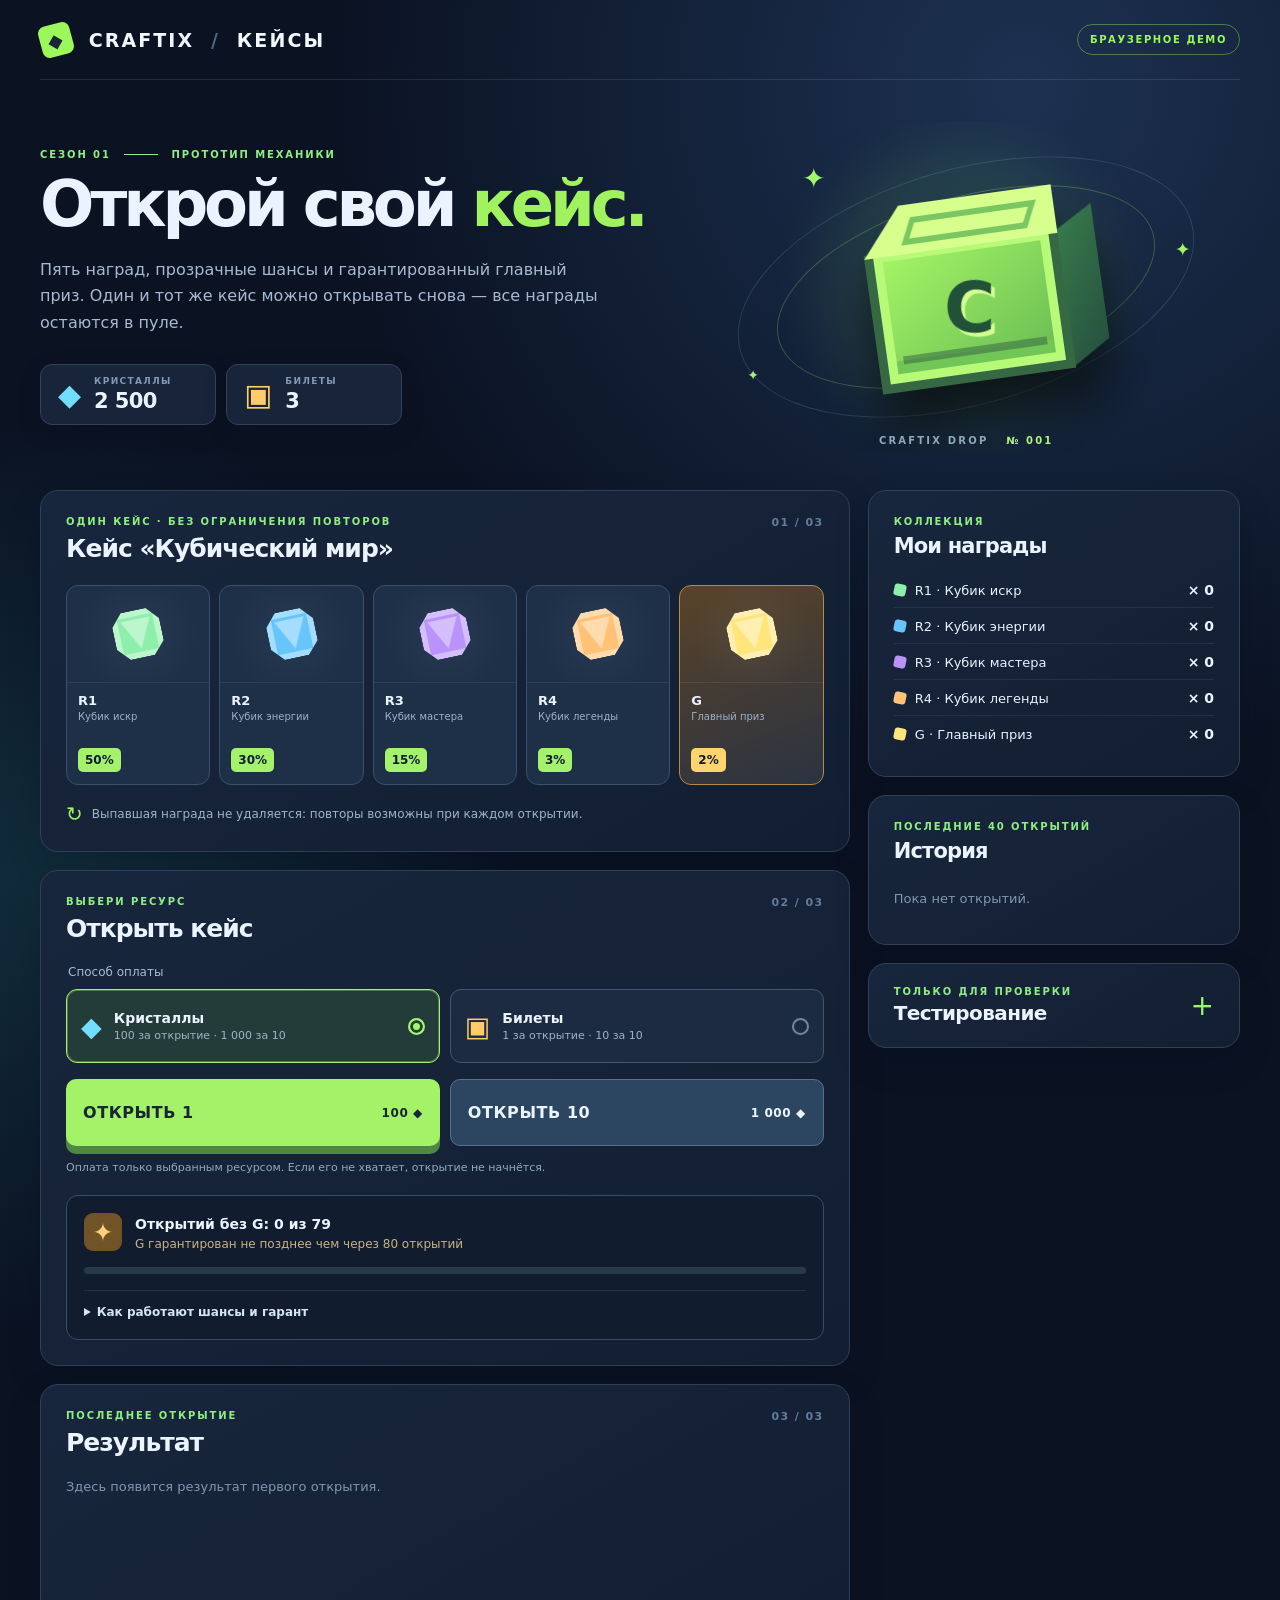
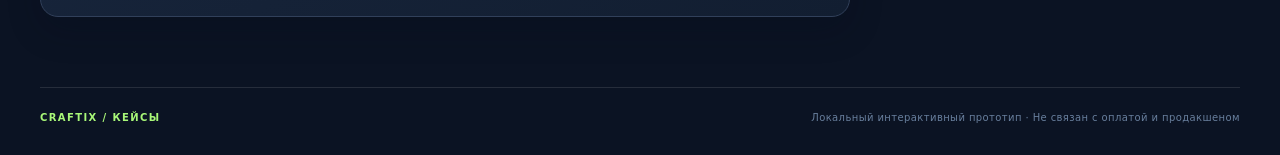
==== index.html @ 1c479dc1 "feat: add standalone Craftix cases browser prototype" ====
<!doctype html>
<html lang="ru">
<head>
  <meta charset="utf-8">
  <meta name="viewport" content="width=device-width, initial-scale=1">
  <meta name="theme-color" content="#10192c">
  <title>Craftix — Кейсы · демо</title>
  <link rel="stylesheet" href="styles.css">
  <script type="module" src="app.mjs"></script>
</head>
<body>
  <div class="page-shell">
    <header class="topbar">
      <a class="brand" href="#top" aria-label="Craftix, к началу страницы"><span class="brand-mark" aria-hidden="true">◆</span> CRAFTIX <span class="brand-divider">/</span> КЕЙСЫ</a>
      <span class="demo-pill">БРАУЗЕРНОЕ ДЕМО</span>
    </header>

    <main id="top">
      <section class="intro" aria-labelledby="page-title">
        <div class="intro-copy">
          <p class="eyebrow">СЕЗОН 01 <span class="eyebrow-line"></span> ПРОТОТИП МЕХАНИКИ</p>
          <h1 id="page-title">Открой свой <em>кейс.</em></h1>
          <p class="intro-lede">Пять наград, прозрачные шансы и гарантированный главный приз. Один и тот же кейс можно открывать снова — все награды остаются в пуле.</p>
          <div class="balance-row" aria-label="Ваш баланс">
            <div class="balance-chip"><span class="balance-icon crystal" aria-hidden="true">◆</span><span><small>КРИСТАЛЛЫ</small><strong id="crystals">2 500</strong></span></div>
            <div class="balance-chip"><span class="balance-icon ticket" aria-hidden="true">▣</span><span><small>БИЛЕТЫ</small><strong id="tickets">3</strong></span></div>
          </div>
        </div>
        <div class="hero-art" aria-hidden="true">
          <div class="orbit orbit-one"></div><div class="orbit orbit-two"></div>
          <div class="pixel-star star-one">✦</div><div class="pixel-star star-two">✦</div><div class="pixel-star star-three">✦</div>
          <div class="case-cube"><div class="cube-front"><span class="cube-emblem">C</span></div><div class="cube-top"></div><div class="cube-side"></div></div>
          <div class="art-caption">CRAFTIX DROP <span>№ 001</span></div>
        </div>
      </section>

      <section class="content-grid" aria-label="Открытие кейса">
        <div class="main-column">
          <section class="panel case-panel" aria-labelledby="case-title">
            <div class="section-heading"><div><p class="eyebrow">ОДИН КЕЙС · БЕЗ ОГРАНИЧЕНИЯ ПОВТОРОВ</p><h2 id="case-title">Кейс «Кубический мир»</h2></div><span class="panel-number">01 / 03</span></div>
            <div class="reward-grid" id="reward-grid" aria-label="Награды и точные шансы"></div>
            <div class="pool-note"><span aria-hidden="true">↻</span> Выпавшая награда не удаляется: повторы возможны при каждом открытии.</div>
          </section>

          <section class="panel opening-panel" aria-labelledby="opening-title">
            <div class="section-heading"><div><p class="eyebrow">ВЫБЕРИ РЕСУРС</p><h2 id="opening-title">Открыть кейс</h2></div><span class="panel-number">02 / 03</span></div>
            <fieldset class="payment-fieldset"><legend>Способ оплаты</legend>
              <label class="payment-choice"><input type="radio" name="payment" value="crystals" checked><span class="payment-art crystal" aria-hidden="true">◆</span><span class="payment-text"><strong>Кристаллы</strong><small>100 за открытие · 1 000 за 10</small></span><span class="choice-check" aria-hidden="true"></span></label>
              <label class="payment-choice"><input type="radio" name="payment" value="tickets"><span class="payment-art ticket" aria-hidden="true">▣</span><span class="payment-text"><strong>Билеты</strong><small>1 за открытие · 10 за 10</small></span><span class="choice-check" aria-hidden="true"></span></label>
            </fieldset>
            <div class="open-actions"><button class="open-button primary" id="open-one" type="button"><span>ОТКРЫТЬ 1</span><small id="price-one">100 ◆</small></button><button class="open-button secondary" id="open-ten" type="button"><span>ОТКРЫТЬ 10</span><small id="price-ten">1 000 ◆</small></button></div>
            <p class="payment-help" id="payment-help">Оплата только выбранным ресурсом. Если его не хватает, открытие не начнётся.</p>
            <div class="pity-box"><div class="pity-head"><span class="pity-symbol" aria-hidden="true">✦</span><div><strong id="pity-count">Открытий без G: 0 из 79</strong><p id="pity-remaining">G гарантирован не позднее чем через 80 открытий</p></div></div><div class="pity-track" aria-hidden="true"><span id="pity-progress"></span></div><details class="explanation"><summary>Как работают шансы и гарант</summary><p>Шансы каждого обычного открытия: R1 — 50%, R2 — 30%, R3 — 15%, R4 — 3%, G — 2%. Если G не выпал за 79 открытий подряд, 80-е гарантированно даёт G. Ранний G сразу сбрасывает счётчик. Счётчик общий для кристаллов и билетов. Набор из 10 обрабатывается по порядку: после G счёт начинается заново, поэтому в наборе возможно несколько G.</p></details></div>
          </section>

          <section class="panel result-panel" aria-labelledby="result-title"><div class="section-heading"><div><p class="eyebrow">ПОСЛЕДНЕЕ ОТКРЫТИЕ</p><h2 id="result-title" tabindex="-1">Результат</h2></div><span class="panel-number">03 / 03</span></div><div id="result-content" class="result-content" aria-live="polite" aria-atomic="true"><p class="empty-state">Здесь появится результат первого открытия.</p></div><button id="skip-animation" class="skip-button" type="button" hidden>Пропустить анимацию →</button></section>
        </div>

        <aside class="side-column" aria-label="Прогресс и история">
          <section class="panel inventory-panel" aria-labelledby="inventory-title"><div class="section-heading compact"><div><p class="eyebrow">КОЛЛЕКЦИЯ</p><h2 id="inventory-title">Мои награды</h2></div></div><div id="inventory-list" class="inventory-list"></div></section>
          <section class="panel history-panel" aria-labelledby="history-title"><div class="section-heading compact"><div><p class="eyebrow">ПОСЛЕДНИЕ 40 ОТКРЫТИЙ</p><h2 id="history-title">История</h2></div></div><div id="history-list" class="history-list"><p class="empty-state">Пока нет открытий.</p></div></section>
          <details class="panel test-panel"><summary><span><span class="eyebrow">ТОЛЬКО ДЛЯ ПРОВЕРКИ</span><strong>Тестирование</strong></span><span class="test-plus" aria-hidden="true">+</span></summary><div class="test-body"><p>Изменения влияют только на это локальное демо. Реальных платежей и подключения к игре нет.</p><div class="test-actions"><button type="button" id="add-crystals">+10 000 кристаллов</button><button type="button" id="add-tickets">+10 билетов</button><button type="button" id="set-pity">Счётчик → 79</button><button type="button" id="force-g">G в следующем открытии</button><button type="button" id="reset" class="danger-button">Полный сброс демо</button></div><p id="test-status" class="test-status" role="status"></p></div></details>
        </aside>
      </section>
    </main>
    <footer><span>CRAFTIX / КЕЙСЫ</span><span>Локальный интерактивный прототип · Не связан с оплатой и продакшеном</span></footer>
  </div>
</body>
</html>
---- styles.css ----
:root{font-family:Inter,ui-sans-serif,system-ui,-apple-system,BlinkMacSystemFont,"Segoe UI",sans-serif;color:#eaf3ff;background:#0b1323;font-synthesis:none}*{box-sizing:border-box}html{scroll-behavior:smooth}body{margin:0;background:radial-gradient(circle at 80% 5%,#1c3151 0,transparent 35%),radial-gradient(circle at 5% 50%,#112d3c 0,transparent 30%),#0b1323;min-height:100vh}button,input{font:inherit}button{cursor:pointer}button:disabled{cursor:not-allowed;opacity:.55}button:focus-visible,input:focus-visible,summary:focus-visible,a:focus-visible{outline:3px solid #69dcff;outline-offset:4px}.page-shell{max-width:1320px;margin:auto;padding:0 40px}.topbar{height:80px;display:flex;align-items:center;justify-content:space-between;border-bottom:1px solid #ffffff19}.brand{color:#f3f7ff;text-decoration:none;font-weight:950;letter-spacing:.11em;font-size:19px;white-space:nowrap}.brand-mark{display:inline-grid;place-items:center;width:32px;height:32px;transform:rotate(-15deg);background:#9cf75a;color:#172535;border-radius:7px;margin-right:8px}.brand-divider{color:#4c6685;margin:0 8px}.demo-pill{font-size:10px;letter-spacing:.16em;color:#9cf75a;border:1px solid #9cf75a66;padding:9px 12px;border-radius:100px;font-weight:800}.intro{display:grid;grid-template-columns:1.06fr .94fr;min-height:390px;align-items:center;gap:35px;padding:42px 0 38px}.eyebrow{font-size:10px;letter-spacing:.19em;font-weight:900;color:#8fee82;margin:0 0 12px}.eyebrow-line{display:inline-block;width:34px;height:1px;background:#8fee82;vertical-align:middle;margin:0 8px}.intro h1{font-size:clamp(46px,5vw,72px);line-height:1.02;letter-spacing:-.065em;margin:0 0 20px;font-weight:900}.intro h1 em{font-style:normal;color:#a0f35e}.intro-lede{max-width:560px;color:#a8bad2;font-size:16px;line-height:1.65;margin:0 0 28px}.balance-row{display:flex;gap:10px;flex-wrap:wrap}.balance-chip{display:flex;align-items:center;gap:13px;min-width:176px;background:#17243a;border:1px solid #33425a;border-radius:12px;padding:11px 17px;box-shadow:0 8px 25px #0002}.balance-chip small{display:block;color:#8298b4;font-size:9px;letter-spacing:.15em;font-weight:900;margin-bottom:3px}.balance-chip strong{font-size:21px;font-weight:900;letter-spacing:-.03em}.balance-icon{font-size:30px;line-height:1}.crystal{color:#73ddff}.ticket{color:#ffcc69}.hero-art{height:330px;position:relative;display:grid;place-items:center;overflow:hidden;isolation:isolate}.hero-art:before{content:"";position:absolute;width:285px;height:285px;border-radius:50%;background:#8be9661c;filter:blur(28px)}.orbit{position:absolute;border:1px solid #aafc7040;border-radius:50%;transform:rotate(-16deg)}.orbit-one{width:390px;height:180px}.orbit-two{width:470px;height:236px;border-color:#8dd7f529}.pixel-star{position:absolute;color:#a4f56b;font-size:28px}.star-one{top:12%;left:20%}.star-two{top:35%;right:9%;font-size:19px}.star-three{bottom:21%;left:10%;font-size:14px}.case-cube{width:195px;height:180px;position:relative;filter:drop-shadow(0 38px 24px #0009);transform:rotate(-8deg)}.cube-front{position:absolute;left:0;top:45px;width:195px;height:140px;background:linear-gradient(145deg,#a7f765,#67ba54);border:9px solid #376844;border-top:0;box-shadow:inset 0 0 0 9px #b7fa77,inset 0 -22px 0 #72c557;display:grid;place-items:center;z-index:2}.cube-front:after{content:"";position:absolute;left:16px;right:16px;bottom:18px;height:8px;background:#37684488}.cube-emblem{font-size:70px;font-weight:1000;color:#215139;text-shadow:4px 4px #d2ff90;transform:rotate(8deg);line-height:1}.cube-top{position:absolute;left:0;top:0;width:195px;height:49px;background:#d6ff8e;clip-path:polygon(21% 0,100% 0,100% 100%,0 100%);z-index:3}.cube-top:after{content:"";position:absolute;inset:13px 23px 9px 45px;border:6px solid #7ac762;transform:skew(-25deg)}.cube-side{position:absolute;right:-37px;top:24px;width:39px;height:160px;background:linear-gradient(120deg,#397e4d,#244d3d);clip-path:polygon(0 14%,100% 0,100% 85%,0 100%);z-index:1}.art-caption{position:absolute;bottom:6px;font-size:10px;letter-spacing:.22em;color:#8da7bb;font-weight:900}.art-caption span{margin-left:12px;color:#b1f27e}.content-grid{display:grid;grid-template-columns:minmax(0,1.74fr) minmax(290px,.8fr);gap:18px;align-items:start;padding-bottom:70px}.main-column,.side-column{display:grid;gap:18px;min-width:0}.panel{background:linear-gradient(150deg,#18263d,#121e31);border:1px solid #31405a;border-radius:18px;box-shadow:0 14px 34px #02081733;padding:25px}.section-heading{display:flex;justify-content:space-between;align-items:flex-start;gap:12px;margin-bottom:22px}.section-heading h2{font-size:25px;letter-spacing:-.04em;margin:0;font-weight:900}.section-heading .eyebrow{margin-bottom:7px}.panel-number{font-size:11px;color:#627d9c;letter-spacing:.13em;font-weight:800;white-space:nowrap}.reward-grid{display:grid;grid-template-columns:repeat(5,minmax(0,1fr));gap:9px}.reward-card{border:1px solid #3a506b;background:#1d3048;border-radius:12px;min-width:0;overflow:hidden;position:relative}.reward-card.gold{border-color:#b78b45;background:linear-gradient(160deg,#594328,#2b3342)}.reward-art{height:96px;display:grid;place-items:center;background:radial-gradient(circle,#ffffff0d,transparent 70%);position:relative}.reward-gem{width:48px;height:48px;background:var(--gem);transform:rotate(-12deg);clip-path:polygon(24% 0,76% 0,100% 27%,100% 73%,75% 100%,25% 100%,0 73%,0 27%);box-shadow:inset 0 0 0 6px #fff6;position:relative;filter:drop-shadow(6px 9px 0 #0004)}.reward-gem:after{content:"";position:absolute;inset:9px;background:#ffffff66;clip-path:polygon(0 0,100% 0,52% 100%)}.reward-card.mint{--gem:#8defab}.reward-card.blue{--gem:#67c5fb}.reward-card.violet{--gem:#b992fa}.reward-card.orange{--gem:#ffc277}.reward-card.gold{--gem:#ffe57c}.reward-meta{padding:10px 11px 12px;border-top:1px solid #ffffff12}.reward-meta strong{display:block;font-size:13px;font-weight:900}.reward-meta small{display:block;color:#9db0c6;font-size:10px;margin-top:3px;min-height:28px}.odds{display:inline-block;color:#101f30;background:#a4f26c;border-radius:5px;font-size:12px;font-weight:950;padding:5px 7px;margin-top:9px}.gold .odds{background:#ffd36d}.pool-note{display:flex;align-items:center;gap:9px;color:#9fb4c9;font-size:12px;margin-top:17px}.pool-note span{font-size:20px;color:#9cf75a}.payment-fieldset{border:0;padding:0;margin:0;display:grid;grid-template-columns:1fr 1fr;gap:10px}.payment-fieldset legend{font-size:12px;color:#a8bbd1;margin-bottom:10px}.payment-choice{position:relative;display:flex;align-items:center;gap:12px;background:#1d2b42;border:1px solid #445570;border-radius:11px;padding:15px 14px;min-height:74px;cursor:pointer}.payment-choice:has(input:checked){border-color:#a4f26c;background:#243c39;box-shadow:inset 0 0 0 1px #a4f26c55}.payment-choice input{position:absolute;opacity:0;width:100%;height:100%;inset:0;cursor:pointer}.payment-choice:has(input:focus-visible){outline:3px solid #69dcff;outline-offset:3px}.payment-art{font-size:27px;line-height:1}.payment-text{flex:1;min-width:0}.payment-text strong{display:block;font-size:14px}.payment-text small{display:block;color:#9fb3c7;font-size:11px;margin-top:3px}.choice-check{width:17px;height:17px;border:2px solid #7186a0;border-radius:50%;flex:none}.payment-choice:has(input:checked) .choice-check{border-color:#a5f36f;background:#a5f36f;box-shadow:inset 0 0 0 3px #244038}.open-actions{display:grid;grid-template-columns:1fr 1fr;gap:10px;margin-top:16px}.open-button{border:0;border-radius:10px;min-height:67px;padding:11px 17px;display:flex;align-items:center;justify-content:space-between;gap:8px;font-weight:950;letter-spacing:.035em;transition:transform .16s,filter .16s}.open-button:not(:disabled):hover{transform:translateY(-2px);filter:brightness(1.08)}.open-button small{font-size:12px;white-space:nowrap}.primary{background:#a4f267;color:#192637;box-shadow:0 8px 0 #518744}.secondary{background:#2c4662;color:#eaf4ff;border:1px solid #547193}.payment-help{font-size:11px;color:#93a9c1;margin:15px 0 0}.pity-box{background:#111d2f;border:1px solid #3b4c66;border-radius:12px;margin-top:21px;padding:17px}.pity-head{display:flex;align-items:center;gap:13px}.pity-symbol{width:38px;height:38px;border-radius:9px;background:#705327;color:#ffd077;font-size:25px;display:grid;place-items:center}.pity-head strong{font-size:14px}.pity-head p{margin:4px 0 0;color:#c9b481;font-size:12px}.pity-track{height:7px;border-radius:10px;background:#28384d;margin:16px 0 0;overflow:hidden}.pity-track span{display:block;height:100%;width:0;background:linear-gradient(90deg,#85d6ef,#fbd275);transition:width .35s}.explanation{border-top:1px solid #ffffff16;margin-top:16px;padding-top:12px;color:#b7c6d7;font-size:12px;line-height:1.55}.explanation summary{cursor:pointer;color:#d5e5f4;font-weight:700;list-style:revert}.explanation p{margin:9px 0 2px}.result-content{min-height:112px}.empty-state{color:#8297af;font-size:13px;margin:13px 0}.result-summary{display:flex;justify-content:space-between;gap:12px;align-items:center;color:#a9bed2;font-size:12px;margin-bottom:14px}.result-summary strong{color:#f2f8ff}.result-grid{display:grid;grid-template-columns:repeat(5,minmax(0,1fr));gap:7px}.result-grid.single{grid-template-columns:minmax(0,190px)}.result-item{border:1px solid #3c5370;border-radius:9px;background:#1f314a;padding:12px 8px;min-height:80px}.result-item.gold{background:#503d2c;border-color:#d5ac60}.result-item strong{font-size:17px;display:block}.result-item small{font-size:11px;color:#b4c6d7;display:block;margin:3px 0}.result-item .index{color:#7f96af;font-size:10px;font-weight:800}.result-item .tag{display:inline-block;margin-top:7px;background:#a4f26c;color:#162736;font-weight:900;font-size:9px;border-radius:4px;padding:3px 5px}.result-item .tag.test{background:#89dafa}.result-item .tag.guarantee{background:#ffd36d}.result-item .tag.note{background:#ffffff23;color:#e4ecf5}.result-item.revealing{animation:pop-in .38s backwards;animation-delay:var(--delay)}.skip-button{border:1px solid #667e9a;background:transparent;color:#deebfa;border-radius:7px;padding:10px 14px;margin-top:14px;min-height:44px}.skip-button:hover{background:#ffffff12}@keyframes pop-in{from{opacity:0;transform:translateY(16px) scale(.9)}to{opacity:1;transform:translateY(0) scale(1)}}.compact{margin-bottom:15px}.compact h2{font-size:21px}.inventory-list{display:grid;gap:1px}.inventory-row{display:flex;align-items:center;gap:9px;padding:9px 0;border-bottom:1px solid #ffffff12}.inventory-row:last-child{border:0}.inventory-dot{width:12px;height:12px;background:var(--dot);border-radius:3px;transform:rotate(12deg);flex:none}.inventory-row.mint{--dot:#8defab}.inventory-row.blue{--dot:#67c5fb}.inventory-row.violet{--dot:#b992fa}.inventory-row.orange{--dot:#ffc277}.inventory-row.gold{--dot:#ffe57c}.inventory-row span:nth-child(2){font-size:13px;flex:1}.inventory-row strong{color:#eaf5ff;font-size:14px}.history-list{max-height:320px;overflow:auto;padding-right:3px}.history-entry{border-bottom:1px solid #ffffff14;padding:11px 0}.history-entry:first-child{padding-top:0}.history-entry:last-child{border-bottom:0}.history-entry-top{display:flex;justify-content:space-between;gap:8px;color:#d7e5f4;font-size:12px;font-weight:800}.history-entry-top time{color:#788fa9;font-size:10px;font-weight:500}.history-entry-sub{color:#8da3bb;font-size:11px;margin:5px 0 0;line-height:1.5}.history-entry-sub b{color:#f6d17f}.test-panel{padding:0}.test-panel>summary{display:flex;align-items:center;justify-content:space-between;padding:22px 25px;list-style:none;cursor:pointer}.test-panel>summary::-webkit-details-marker{display:none}.test-panel>summary strong{display:block;font-size:20px;letter-spacing:-.03em}.test-panel>summary .eyebrow{display:block;margin-bottom:4px}.test-plus{font-size:28px;color:#9af373;line-height:1}.test-panel[open] .test-plus{transform:rotate(45deg)}.test-body{border-top:1px solid #ffffff1c;padding:18px 25px 23px}.test-body>p{font-size:12px;color:#9eb3ca;line-height:1.5;margin:0 0 14px}.test-actions{display:grid;gap:8px}.test-actions button{background:#233c53;color:#eaf5ff;border:1px solid #47627d;border-radius:7px;padding:11px 12px;min-height:44px;text-align:left;font-size:12px;font-weight:750}.test-actions button:hover{background:#30536c}.test-actions .danger-button{background:#422b32;border-color:#814a55;color:#ffc1cb}.test-actions .danger-button:hover{background:#59323d}.test-body .test-status{margin:12px 0 0;min-height:0;color:#a8f782}footer{border-top:1px solid #ffffff1c;color:#687f9d;display:flex;justify-content:space-between;gap:16px;padding:24px 0 32px;font-size:10px;letter-spacing:.04em}footer span:first-child{color:#a8f778;font-weight:900;letter-spacing:.14em}@media(max-width:1000px){.page-shell{padding:0 24px}.content-grid{grid-template-columns:minmax(0,1fr) 270px}.reward-grid{grid-template-columns:repeat(3,minmax(0,1fr))}.result-grid{grid-template-columns:repeat(5,minmax(0,1fr))}.payment-fieldset{grid-template-columns:1fr}.intro{grid-template-columns:1fr .72fr}.hero-art{height:290px;transform:scale(.85)}}@media(max-width:760px){.page-shell{padding:0 16px}.topbar{height:66px}.brand{font-size:15px}.demo-pill{font-size:9px;padding:8px}.intro{display:block;padding:42px 0 10px}.intro h1{font-size:52px}.intro-lede{font-size:14px}.hero-art{height:230px;transform:none;margin:8px -16px}.case-cube{transform:scale(.73) rotate(-8deg)}.orbit-one{width:320px}.orbit-two{width:370px}.art-caption{bottom:1px}.content-grid{display:block;padding-bottom:44px}.side-column{margin-top:18px;grid-template-columns:1fr 1fr}.test-panel{grid-column:1/-1}.reward-grid{grid-template-columns:repeat(5,minmax(0,1fr))}.reward-art{height:75px}.reward-gem{width:38px;height:38px}.reward-meta{padding:8px}.reward-meta strong{font-size:12px}.reward-meta small{font-size:9px}.odds{font-size:10px}.panel{padding:20px}.test-panel{padding:0}}@media(max-width:560px){.intro h1{font-size:46px}.balance-chip{min-width:0;flex:1;padding:10px}.balance-chip strong{font-size:18px}.content-grid{gap:14px}.main-column,.side-column{gap:14px}.side-column{display:grid;grid-template-columns:1fr}.test-panel{grid-column:auto}.section-heading h2{font-size:22px}.reward-grid{grid-template-columns:repeat(3,minmax(0,1fr))}.reward-art{height:75px}.payment-fieldset{grid-template-columns:1fr}.open-actions{grid-template-columns:1fr 1fr}.open-button{display:block;min-height:66px;padding:11px 8px;font-size:13px}.open-button small{display:block;margin-top:4px}.result-grid{grid-template-columns:repeat(2,minmax(0,1fr))}.result-summary{display:block}.result-summary span{display:block;margin-top:5px}footer{display:block;line-height:1.7}footer span{display:block}}@media(prefers-reduced-motion:reduce){*,*:before,*:after{animation-duration:.01ms!important;transition-duration:.01ms!important;scroll-behavior:auto!important}}
@media(max-width:360px){.brand{font-size:12px;letter-spacing:.05em}.brand-mark{width:25px;height:25px;margin-right:4px}.brand-divider{margin:0 4px}.demo-pill{max-width:80px;text-align:center;font-size:8px;letter-spacing:.04em;padding:6px}.intro h1{font-size:42px}.reward-meta strong{font-size:11px}.open-button{font-size:12px}}
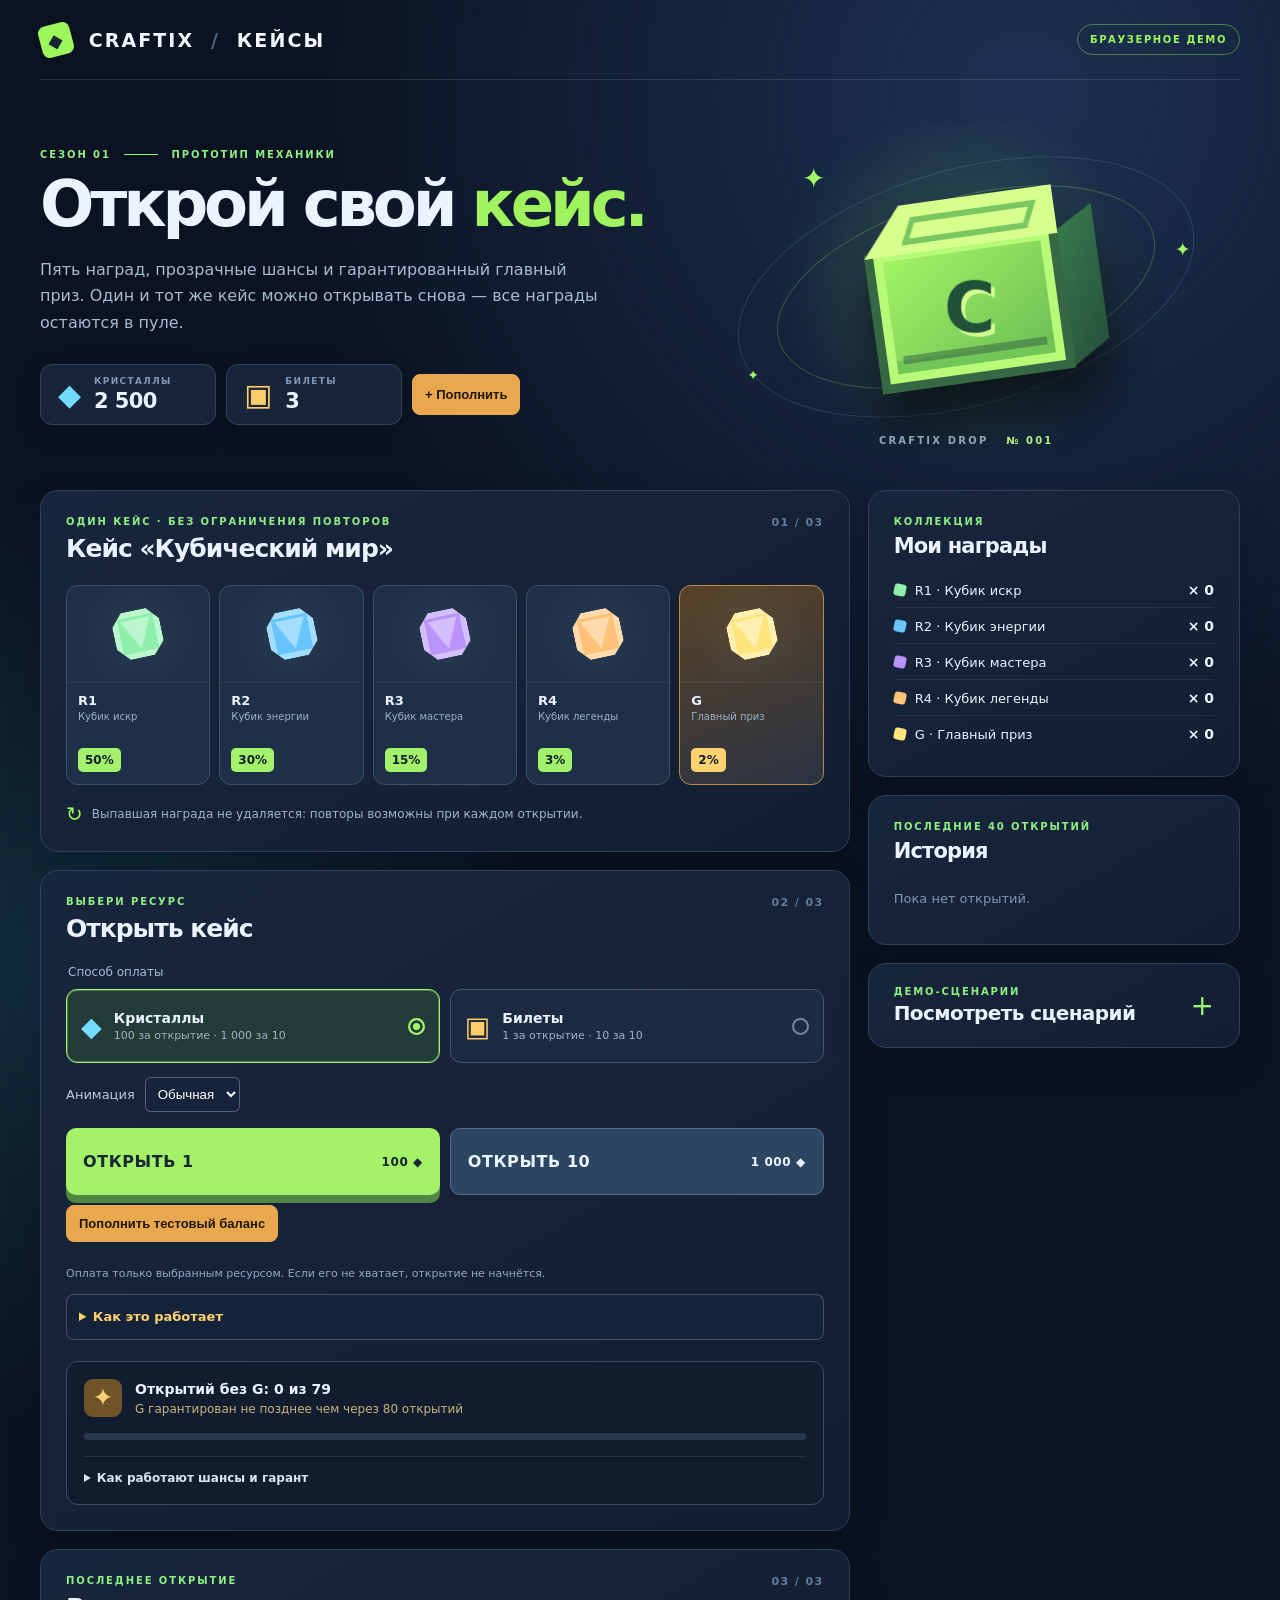
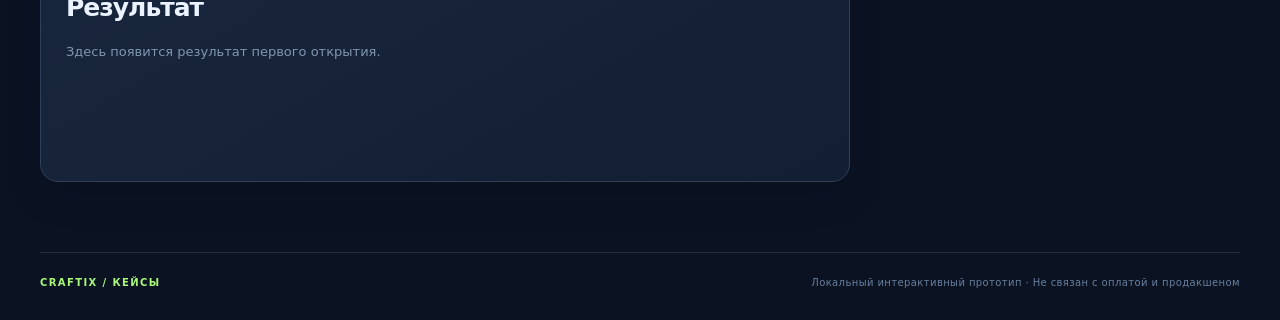
==== commit df639c98: "feat: make Craftix demo cycles observable and replayable" ====
--- a/index.html
+++ b/index.html
@@ -6,6 +6,7 @@
   <meta name="theme-color" content="#10192c">
   <title>Craftix — Кейсы · демо</title>
   <link rel="stylesheet" href="styles.css">
+  <link rel="stylesheet" href="demo-ui.css">
   <script type="module" src="app.mjs"></script>
 </head>
 <body>
@@ -23,7 +24,7 @@
           <p class="intro-lede">Пять наград, прозрачные шансы и гарантированный главный приз. Один и тот же кейс можно открывать снова — все награды остаются в пуле.</p>
           <div class="balance-row" aria-label="Ваш баланс">
             <div class="balance-chip"><span class="balance-icon crystal" aria-hidden="true">◆</span><span><small>КРИСТАЛЛЫ</small><strong id="crystals">2 500</strong></span></div>
-            <div class="balance-chip"><span class="balance-icon ticket" aria-hidden="true">▣</span><span><small>БИЛЕТЫ</small><strong id="tickets">3</strong></span></div>
+            <div class="balance-chip"><span class="balance-icon ticket" aria-hidden="true">▣</span><span><small>БИЛЕТЫ</small><strong id="tickets">3</strong></span></div><button id="fund-header" class="demo-fund-button" type="button">+ Пополнить</button>
           </div>
         </div>
         <div class="hero-art" aria-hidden="true">
@@ -48,9 +49,9 @@
               <label class="payment-choice"><input type="radio" name="payment" value="crystals" checked><span class="payment-art crystal" aria-hidden="true">◆</span><span class="payment-text"><strong>Кристаллы</strong><small>100 за открытие · 1 000 за 10</small></span><span class="choice-check" aria-hidden="true"></span></label>
               <label class="payment-choice"><input type="radio" name="payment" value="tickets"><span class="payment-art ticket" aria-hidden="true">▣</span><span class="payment-text"><strong>Билеты</strong><small>1 за открытие · 10 за 10</small></span><span class="choice-check" aria-hidden="true"></span></label>
             </fieldset>
-            <div class="open-actions"><button class="open-button primary" id="open-one" type="button"><span>ОТКРЫТЬ 1</span><small id="price-one">100 ◆</small></button><button class="open-button secondary" id="open-ten" type="button"><span>ОТКРЫТЬ 10</span><small id="price-ten">1 000 ◆</small></button></div>
-            <p class="payment-help" id="payment-help">Оплата только выбранным ресурсом. Если его не хватает, открытие не начнётся.</p>
-            <div class="pity-box"><div class="pity-head"><span class="pity-symbol" aria-hidden="true">✦</span><div><strong id="pity-count">Открытий без G: 0 из 79</strong><p id="pity-remaining">G гарантирован не позднее чем через 80 открытий</p></div></div><div class="pity-track" aria-hidden="true"><span id="pity-progress"></span></div><details class="explanation"><summary>Как работают шансы и гарант</summary><p>Шансы каждого обычного открытия: R1 — 50%, R2 — 30%, R3 — 15%, R4 — 3%, G — 2%. Если G не выпал за 79 открытий подряд, 80-е гарантированно даёт G. Ранний G сразу сбрасывает счётчик. Счётчик общий для кристаллов и билетов. Набор из 10 обрабатывается по порядку: после G счёт начинается заново, поэтому в наборе возможно несколько G.</p></details></div>
+            <label class="animation-choice" for="animation-speed">Анимация <select id="animation-speed"><option value="normal">Обычная</option><option value="fast">Быстрая</option></select></label><div class="open-actions"><button class="open-button primary" id="open-one" type="button"><span>ОТКРЫТЬ 1</span><small id="price-one">100 ◆</small></button><button class="open-button secondary" id="open-ten" type="button"><span>ОТКРЫТЬ 10</span><small id="price-ten">1 000 ◆</small></button></div>
+            <button class="demo-fund-button" id="fund-demo" type="button">Пополнить тестовый баланс</button><p class="payment-help" id="payment-help">Оплата только выбранным ресурсом. Если его не хватает, открытие не начнётся.</p>
+            <details class="how-panel"><summary>Как это работает</summary><p>За открытие вы получаете одну награду из пяти. Случайно выбирается награда по показанным шансам; повторы возможны и остаются в коллекции. Прогресс гарантии растёт после каждого открытия без G. Цикл не заканчивается: кейс можно открывать снова.</p><p><strong>Гарантия</strong> — G обязательно на 80-м открытии без него. <strong>Главная награда G</strong> — самый редкий приз; её выпадение сбрасывает счётчик. Фрагменты и оставшийся набор здесь не используются.</p></details><div class="pity-box"><div class="pity-head"><span class="pity-symbol" aria-hidden="true">✦</span><div><strong id="pity-count">Открытий без G: 0 из 79</strong><p id="pity-remaining">G гарантирован не позднее чем через 80 открытий</p></div></div><div class="pity-track" aria-hidden="true"><span id="pity-progress"></span></div><details class="explanation"><summary>Как работают шансы и гарант</summary><p>Шансы каждого обычного открытия: R1 — 50%, R2 — 30%, R3 — 15%, R4 — 3%, G — 2%. Если G не выпал за 79 открытий подряд, 80-е гарантированно даёт G. Ранний G сразу сбрасывает счётчик. Счётчик общий для кристаллов и билетов. Набор из 10 обрабатывается по порядку: после G счёт начинается заново, поэтому в наборе возможно несколько G.</p></details></div>
           </section>
 
           <section class="panel result-panel" aria-labelledby="result-title"><div class="section-heading"><div><p class="eyebrow">ПОСЛЕДНЕЕ ОТКРЫТИЕ</p><h2 id="result-title" tabindex="-1">Результат</h2></div><span class="panel-number">03 / 03</span></div><div id="result-content" class="result-content" aria-live="polite" aria-atomic="true"><p class="empty-state">Здесь появится результат первого открытия.</p></div><button id="skip-animation" class="skip-button" type="button" hidden>Пропустить анимацию →</button></section>
@@ -59,7 +60,7 @@
         <aside class="side-column" aria-label="Прогресс и история">
           <section class="panel inventory-panel" aria-labelledby="inventory-title"><div class="section-heading compact"><div><p class="eyebrow">КОЛЛЕКЦИЯ</p><h2 id="inventory-title">Мои награды</h2></div></div><div id="inventory-list" class="inventory-list"></div></section>
           <section class="panel history-panel" aria-labelledby="history-title"><div class="section-heading compact"><div><p class="eyebrow">ПОСЛЕДНИЕ 40 ОТКРЫТИЙ</p><h2 id="history-title">История</h2></div></div><div id="history-list" class="history-list"><p class="empty-state">Пока нет открытий.</p></div></section>
-          <details class="panel test-panel"><summary><span><span class="eyebrow">ТОЛЬКО ДЛЯ ПРОВЕРКИ</span><strong>Тестирование</strong></span><span class="test-plus" aria-hidden="true">+</span></summary><div class="test-body"><p>Изменения влияют только на это локальное демо. Реальных платежей и подключения к игре нет.</p><div class="test-actions"><button type="button" id="add-crystals">+10 000 кристаллов</button><button type="button" id="add-tickets">+10 билетов</button><button type="button" id="set-pity">Счётчик → 79</button><button type="button" id="force-g">G в следующем открытии</button><button type="button" id="reset" class="danger-button">Полный сброс демо</button></div><p id="test-status" class="test-status" role="status"></p></div></details>
+          <details class="panel test-panel"><summary><span><span class="eyebrow">ДЕМО-СЦЕНАРИИ</span><strong>Посмотреть сценарий</strong></span><span class="test-plus" aria-hidden="true">+</span></summary><div class="test-body"><p>Изменения влияют только на это локальное демо. Реальных платежей и подключения к игре нет.</p><div class="test-actions"><button type="button" id="scenario-ordinary">Обычное открытие</button><button type="button" id="scenario-grand">Главная награда</button><button type="button" id="scenario-guarantee">Срабатывание гарантии</button><button type="button" id="reset" class="danger-button">Начать демо заново</button></div><p id="test-status" class="test-status" role="status"></p></div></details>
         </aside>
       </section>
     </main>
--- a/styles.css
+++ b/styles.css
@@ -1,2 +1,1089 @@
-:root{font-family:Inter,ui-sans-serif,system-ui,-apple-system,BlinkMacSystemFont,"Segoe UI",sans-serif;color:#eaf3ff;background:#0b1323;font-synthesis:none}*{box-sizing:border-box}html{scroll-behavior:smooth}body{margin:0;background:radial-gradient(circle at 80% 5%,#1c3151 0,transparent 35%),radial-gradient(circle at 5% 50%,#112d3c 0,transparent 30%),#0b1323;min-height:100vh}button,input{font:inherit}button{cursor:pointer}button:disabled{cursor:not-allowed;opacity:.55}button:focus-visible,input:focus-visible,summary:focus-visible,a:focus-visible{outline:3px solid #69dcff;outline-offset:4px}.page-shell{max-width:1320px;margin:auto;padding:0 40px}.topbar{height:80px;display:flex;align-items:center;justify-content:space-between;border-bottom:1px solid #ffffff19}.brand{color:#f3f7ff;text-decoration:none;font-weight:950;letter-spacing:.11em;font-size:19px;white-space:nowrap}.brand-mark{display:inline-grid;place-items:center;width:32px;height:32px;transform:rotate(-15deg);background:#9cf75a;color:#172535;border-radius:7px;margin-right:8px}.brand-divider{color:#4c6685;margin:0 8px}.demo-pill{font-size:10px;letter-spacing:.16em;color:#9cf75a;border:1px solid #9cf75a66;padding:9px 12px;border-radius:100px;font-weight:800}.intro{display:grid;grid-template-columns:1.06fr .94fr;min-height:390px;align-items:center;gap:35px;padding:42px 0 38px}.eyebrow{font-size:10px;letter-spacing:.19em;font-weight:900;color:#8fee82;margin:0 0 12px}.eyebrow-line{display:inline-block;width:34px;height:1px;background:#8fee82;vertical-align:middle;margin:0 8px}.intro h1{font-size:clamp(46px,5vw,72px);line-height:1.02;letter-spacing:-.065em;margin:0 0 20px;font-weight:900}.intro h1 em{font-style:normal;color:#a0f35e}.intro-lede{max-width:560px;color:#a8bad2;font-size:16px;line-height:1.65;margin:0 0 28px}.balance-row{display:flex;gap:10px;flex-wrap:wrap}.balance-chip{display:flex;align-items:center;gap:13px;min-width:176px;background:#17243a;border:1px solid #33425a;border-radius:12px;padding:11px 17px;box-shadow:0 8px 25px #0002}.balance-chip small{display:block;color:#8298b4;font-size:9px;letter-spacing:.15em;font-weight:900;margin-bottom:3px}.balance-chip strong{font-size:21px;font-weight:900;letter-spacing:-.03em}.balance-icon{font-size:30px;line-height:1}.crystal{color:#73ddff}.ticket{color:#ffcc69}.hero-art{height:330px;position:relative;display:grid;place-items:center;overflow:hidden;isolation:isolate}.hero-art:before{content:"";position:absolute;width:285px;height:285px;border-radius:50%;background:#8be9661c;filter:blur(28px)}.orbit{position:absolute;border:1px solid #aafc7040;border-radius:50%;transform:rotate(-16deg)}.orbit-one{width:390px;height:180px}.orbit-two{width:470px;height:236px;border-color:#8dd7f529}.pixel-star{position:absolute;color:#a4f56b;font-size:28px}.star-one{top:12%;left:20%}.star-two{top:35%;right:9%;font-size:19px}.star-three{bottom:21%;left:10%;font-size:14px}.case-cube{width:195px;height:180px;position:relative;filter:drop-shadow(0 38px 24px #0009);transform:rotate(-8deg)}.cube-front{position:absolute;left:0;top:45px;width:195px;height:140px;background:linear-gradient(145deg,#a7f765,#67ba54);border:9px solid #376844;border-top:0;box-shadow:inset 0 0 0 9px #b7fa77,inset 0 -22px 0 #72c557;display:grid;place-items:center;z-index:2}.cube-front:after{content:"";position:absolute;left:16px;right:16px;bottom:18px;height:8px;background:#37684488}.cube-emblem{font-size:70px;font-weight:1000;color:#215139;text-shadow:4px 4px #d2ff90;transform:rotate(8deg);line-height:1}.cube-top{position:absolute;left:0;top:0;width:195px;height:49px;background:#d6ff8e;clip-path:polygon(21% 0,100% 0,100% 100%,0 100%);z-index:3}.cube-top:after{content:"";position:absolute;inset:13px 23px 9px 45px;border:6px solid #7ac762;transform:skew(-25deg)}.cube-side{position:absolute;right:-37px;top:24px;width:39px;height:160px;background:linear-gradient(120deg,#397e4d,#244d3d);clip-path:polygon(0 14%,100% 0,100% 85%,0 100%);z-index:1}.art-caption{position:absolute;bottom:6px;font-size:10px;letter-spacing:.22em;color:#8da7bb;font-weight:900}.art-caption span{margin-left:12px;color:#b1f27e}.content-grid{display:grid;grid-template-columns:minmax(0,1.74fr) minmax(290px,.8fr);gap:18px;align-items:start;padding-bottom:70px}.main-column,.side-column{display:grid;gap:18px;min-width:0}.panel{background:linear-gradient(150deg,#18263d,#121e31);border:1px solid #31405a;border-radius:18px;box-shadow:0 14px 34px #02081733;padding:25px}.section-heading{display:flex;justify-content:space-between;align-items:flex-start;gap:12px;margin-bottom:22px}.section-heading h2{font-size:25px;letter-spacing:-.04em;margin:0;font-weight:900}.section-heading .eyebrow{margin-bottom:7px}.panel-number{font-size:11px;color:#627d9c;letter-spacing:.13em;font-weight:800;white-space:nowrap}.reward-grid{display:grid;grid-template-columns:repeat(5,minmax(0,1fr));gap:9px}.reward-card{border:1px solid #3a506b;background:#1d3048;border-radius:12px;min-width:0;overflow:hidden;position:relative}.reward-card.gold{border-color:#b78b45;background:linear-gradient(160deg,#594328,#2b3342)}.reward-art{height:96px;display:grid;place-items:center;background:radial-gradient(circle,#ffffff0d,transparent 70%);position:relative}.reward-gem{width:48px;height:48px;background:var(--gem);transform:rotate(-12deg);clip-path:polygon(24% 0,76% 0,100% 27%,100% 73%,75% 100%,25% 100%,0 73%,0 27%);box-shadow:inset 0 0 0 6px #fff6;position:relative;filter:drop-shadow(6px 9px 0 #0004)}.reward-gem:after{content:"";position:absolute;inset:9px;background:#ffffff66;clip-path:polygon(0 0,100% 0,52% 100%)}.reward-card.mint{--gem:#8defab}.reward-card.blue{--gem:#67c5fb}.reward-card.violet{--gem:#b992fa}.reward-card.orange{--gem:#ffc277}.reward-card.gold{--gem:#ffe57c}.reward-meta{padding:10px 11px 12px;border-top:1px solid #ffffff12}.reward-meta strong{display:block;font-size:13px;font-weight:900}.reward-meta small{display:block;color:#9db0c6;font-size:10px;margin-top:3px;min-height:28px}.odds{display:inline-block;color:#101f30;background:#a4f26c;border-radius:5px;font-size:12px;font-weight:950;padding:5px 7px;margin-top:9px}.gold .odds{background:#ffd36d}.pool-note{display:flex;align-items:center;gap:9px;color:#9fb4c9;font-size:12px;margin-top:17px}.pool-note span{font-size:20px;color:#9cf75a}.payment-fieldset{border:0;padding:0;margin:0;display:grid;grid-template-columns:1fr 1fr;gap:10px}.payment-fieldset legend{font-size:12px;color:#a8bbd1;margin-bottom:10px}.payment-choice{position:relative;display:flex;align-items:center;gap:12px;background:#1d2b42;border:1px solid #445570;border-radius:11px;padding:15px 14px;min-height:74px;cursor:pointer}.payment-choice:has(input:checked){border-color:#a4f26c;background:#243c39;box-shadow:inset 0 0 0 1px #a4f26c55}.payment-choice input{position:absolute;opacity:0;width:100%;height:100%;inset:0;cursor:pointer}.payment-choice:has(input:focus-visible){outline:3px solid #69dcff;outline-offset:3px}.payment-art{font-size:27px;line-height:1}.payment-text{flex:1;min-width:0}.payment-text strong{display:block;font-size:14px}.payment-text small{display:block;color:#9fb3c7;font-size:11px;margin-top:3px}.choice-check{width:17px;height:17px;border:2px solid #7186a0;border-radius:50%;flex:none}.payment-choice:has(input:checked) .choice-check{border-color:#a5f36f;background:#a5f36f;box-shadow:inset 0 0 0 3px #244038}.open-actions{display:grid;grid-template-columns:1fr 1fr;gap:10px;margin-top:16px}.open-button{border:0;border-radius:10px;min-height:67px;padding:11px 17px;display:flex;align-items:center;justify-content:space-between;gap:8px;font-weight:950;letter-spacing:.035em;transition:transform .16s,filter .16s}.open-button:not(:disabled):hover{transform:translateY(-2px);filter:brightness(1.08)}.open-button small{font-size:12px;white-space:nowrap}.primary{background:#a4f267;color:#192637;box-shadow:0 8px 0 #518744}.secondary{background:#2c4662;color:#eaf4ff;border:1px solid #547193}.payment-help{font-size:11px;color:#93a9c1;margin:15px 0 0}.pity-box{background:#111d2f;border:1px solid #3b4c66;border-radius:12px;margin-top:21px;padding:17px}.pity-head{display:flex;align-items:center;gap:13px}.pity-symbol{width:38px;height:38px;border-radius:9px;background:#705327;color:#ffd077;font-size:25px;display:grid;place-items:center}.pity-head strong{font-size:14px}.pity-head p{margin:4px 0 0;color:#c9b481;font-size:12px}.pity-track{height:7px;border-radius:10px;background:#28384d;margin:16px 0 0;overflow:hidden}.pity-track span{display:block;height:100%;width:0;background:linear-gradient(90deg,#85d6ef,#fbd275);transition:width .35s}.explanation{border-top:1px solid #ffffff16;margin-top:16px;padding-top:12px;color:#b7c6d7;font-size:12px;line-height:1.55}.explanation summary{cursor:pointer;color:#d5e5f4;font-weight:700;list-style:revert}.explanation p{margin:9px 0 2px}.result-content{min-height:112px}.empty-state{color:#8297af;font-size:13px;margin:13px 0}.result-summary{display:flex;justify-content:space-between;gap:12px;align-items:center;color:#a9bed2;font-size:12px;margin-bottom:14px}.result-summary strong{color:#f2f8ff}.result-grid{display:grid;grid-template-columns:repeat(5,minmax(0,1fr));gap:7px}.result-grid.single{grid-template-columns:minmax(0,190px)}.result-item{border:1px solid #3c5370;border-radius:9px;background:#1f314a;padding:12px 8px;min-height:80px}.result-item.gold{background:#503d2c;border-color:#d5ac60}.result-item strong{font-size:17px;display:block}.result-item small{font-size:11px;color:#b4c6d7;display:block;margin:3px 0}.result-item .index{color:#7f96af;font-size:10px;font-weight:800}.result-item .tag{display:inline-block;margin-top:7px;background:#a4f26c;color:#162736;font-weight:900;font-size:9px;border-radius:4px;padding:3px 5px}.result-item .tag.test{background:#89dafa}.result-item .tag.guarantee{background:#ffd36d}.result-item .tag.note{background:#ffffff23;color:#e4ecf5}.result-item.revealing{animation:pop-in .38s backwards;animation-delay:var(--delay)}.skip-button{border:1px solid #667e9a;background:transparent;color:#deebfa;border-radius:7px;padding:10px 14px;margin-top:14px;min-height:44px}.skip-button:hover{background:#ffffff12}@keyframes pop-in{from{opacity:0;transform:translateY(16px) scale(.9)}to{opacity:1;transform:translateY(0) scale(1)}}.compact{margin-bottom:15px}.compact h2{font-size:21px}.inventory-list{display:grid;gap:1px}.inventory-row{display:flex;align-items:center;gap:9px;padding:9px 0;border-bottom:1px solid #ffffff12}.inventory-row:last-child{border:0}.inventory-dot{width:12px;height:12px;background:var(--dot);border-radius:3px;transform:rotate(12deg);flex:none}.inventory-row.mint{--dot:#8defab}.inventory-row.blue{--dot:#67c5fb}.inventory-row.violet{--dot:#b992fa}.inventory-row.orange{--dot:#ffc277}.inventory-row.gold{--dot:#ffe57c}.inventory-row span:nth-child(2){font-size:13px;flex:1}.inventory-row strong{color:#eaf5ff;font-size:14px}.history-list{max-height:320px;overflow:auto;padding-right:3px}.history-entry{border-bottom:1px solid #ffffff14;padding:11px 0}.history-entry:first-child{padding-top:0}.history-entry:last-child{border-bottom:0}.history-entry-top{display:flex;justify-content:space-between;gap:8px;color:#d7e5f4;font-size:12px;font-weight:800}.history-entry-top time{color:#788fa9;font-size:10px;font-weight:500}.history-entry-sub{color:#8da3bb;font-size:11px;margin:5px 0 0;line-height:1.5}.history-entry-sub b{color:#f6d17f}.test-panel{padding:0}.test-panel>summary{display:flex;align-items:center;justify-content:space-between;padding:22px 25px;list-style:none;cursor:pointer}.test-panel>summary::-webkit-details-marker{display:none}.test-panel>summary strong{display:block;font-size:20px;letter-spacing:-.03em}.test-panel>summary .eyebrow{display:block;margin-bottom:4px}.test-plus{font-size:28px;color:#9af373;line-height:1}.test-panel[open] .test-plus{transform:rotate(45deg)}.test-body{border-top:1px solid #ffffff1c;padding:18px 25px 23px}.test-body>p{font-size:12px;color:#9eb3ca;line-height:1.5;margin:0 0 14px}.test-actions{display:grid;gap:8px}.test-actions button{background:#233c53;color:#eaf5ff;border:1px solid #47627d;border-radius:7px;padding:11px 12px;min-height:44px;text-align:left;font-size:12px;font-weight:750}.test-actions button:hover{background:#30536c}.test-actions .danger-button{background:#422b32;border-color:#814a55;color:#ffc1cb}.test-actions .danger-button:hover{background:#59323d}.test-body .test-status{margin:12px 0 0;min-height:0;color:#a8f782}footer{border-top:1px solid #ffffff1c;color:#687f9d;display:flex;justify-content:space-between;gap:16px;padding:24px 0 32px;font-size:10px;letter-spacing:.04em}footer span:first-child{color:#a8f778;font-weight:900;letter-spacing:.14em}@media(max-width:1000px){.page-shell{padding:0 24px}.content-grid{grid-template-columns:minmax(0,1fr) 270px}.reward-grid{grid-template-columns:repeat(3,minmax(0,1fr))}.result-grid{grid-template-columns:repeat(5,minmax(0,1fr))}.payment-fieldset{grid-template-columns:1fr}.intro{grid-template-columns:1fr .72fr}.hero-art{height:290px;transform:scale(.85)}}@media(max-width:760px){.page-shell{padding:0 16px}.topbar{height:66px}.brand{font-size:15px}.demo-pill{font-size:9px;padding:8px}.intro{display:block;padding:42px 0 10px}.intro h1{font-size:52px}.intro-lede{font-size:14px}.hero-art{height:230px;transform:none;margin:8px -16px}.case-cube{transform:scale(.73) rotate(-8deg)}.orbit-one{width:320px}.orbit-two{width:370px}.art-caption{bottom:1px}.content-grid{display:block;padding-bottom:44px}.side-column{margin-top:18px;grid-template-columns:1fr 1fr}.test-panel{grid-column:1/-1}.reward-grid{grid-template-columns:repeat(5,minmax(0,1fr))}.reward-art{height:75px}.reward-gem{width:38px;height:38px}.reward-meta{padding:8px}.reward-meta strong{font-size:12px}.reward-meta small{font-size:9px}.odds{font-size:10px}.panel{padding:20px}.test-panel{padding:0}}@media(max-width:560px){.intro h1{font-size:46px}.balance-chip{min-width:0;flex:1;padding:10px}.balance-chip strong{font-size:18px}.content-grid{gap:14px}.main-column,.side-column{gap:14px}.side-column{display:grid;grid-template-columns:1fr}.test-panel{grid-column:auto}.section-heading h2{font-size:22px}.reward-grid{grid-template-columns:repeat(3,minmax(0,1fr))}.reward-art{height:75px}.payment-fieldset{grid-template-columns:1fr}.open-actions{grid-template-columns:1fr 1fr}.open-button{display:block;min-height:66px;padding:11px 8px;font-size:13px}.open-button small{display:block;margin-top:4px}.result-grid{grid-template-columns:repeat(2,minmax(0,1fr))}.result-summary{display:block}.result-summary span{display:block;margin-top:5px}footer{display:block;line-height:1.7}footer span{display:block}}@media(prefers-reduced-motion:reduce){*,*:before,*:after{animation-duration:.01ms!important;transition-duration:.01ms!important;scroll-behavior:auto!important}}
-@media(max-width:360px){.brand{font-size:12px;letter-spacing:.05em}.brand-mark{width:25px;height:25px;margin-right:4px}.brand-divider{margin:0 4px}.demo-pill{max-width:80px;text-align:center;font-size:8px;letter-spacing:.04em;padding:6px}.intro h1{font-size:42px}.reward-meta strong{font-size:11px}.open-button{font-size:12px}}
+:root {
+  font-family:Inter,ui-sans-serif,system-ui,-apple-system,BlinkMacSystemFont,"Segoe UI",sans-serif;
+  color:#eaf3ff;
+  background:#0b1323;
+  font-synthesis:none
+}
+* {
+  box-sizing:border-box
+}
+html {
+  scroll-behavior:smooth
+}
+body {
+  margin:0;
+  background:radial-gradient(circle at 80% 5%,#1c3151 0,transparent 35%),radial-gradient(circle at 5% 50%,#112d3c 0,transparent 30%),#0b1323;
+  min-height:100vh
+}
+button,input {
+  font:inherit
+}
+button {
+  cursor:pointer
+}
+button:disabled {
+  cursor:not-allowed;
+  opacity:.55
+}
+button:focus-visible,input:focus-visible,summary:focus-visible,a:focus-visible {
+  outline:3px solid #69dcff;
+  outline-offset:4px
+}
+.page-shell {
+  max-width:1320px;
+  margin:auto;
+  padding:0 40px
+}
+.topbar {
+  height:80px;
+  display:flex;
+  align-items:center;
+  justify-content:space-between;
+  border-bottom:1px solid #ffffff19
+}
+.brand {
+  color:#f3f7ff;
+  text-decoration:none;
+  font-weight:950;
+  letter-spacing:.11em;
+  font-size:19px;
+  white-space:nowrap
+}
+.brand-mark {
+  display:inline-grid;
+  place-items:center;
+  width:32px;
+  height:32px;
+  transform:rotate(-15deg);
+  background:#9cf75a;
+  color:#172535;
+  border-radius:7px;
+  margin-right:8px
+}
+.brand-divider {
+  color:#4c6685;
+  margin:0 8px
+}
+.demo-pill {
+  font-size:10px;
+  letter-spacing:.16em;
+  color:#9cf75a;
+  border:1px solid #9cf75a66;
+  padding:9px 12px;
+  border-radius:100px;
+  font-weight:800
+}
+.intro {
+  display:grid;
+  grid-template-columns:1.06fr .94fr;
+  min-height:390px;
+  align-items:center;
+  gap:35px;
+  padding:42px 0 38px
+}
+.eyebrow {
+  font-size:10px;
+  letter-spacing:.19em;
+  font-weight:900;
+  color:#8fee82;
+  margin:0 0 12px
+}
+.eyebrow-line {
+  display:inline-block;
+  width:34px;
+  height:1px;
+  background:#8fee82;
+  vertical-align:middle;
+  margin:0 8px
+}
+.intro h1 {
+  font-size:clamp(46px,5vw,72px);
+  line-height:1.02;
+  letter-spacing:-.065em;
+  margin:0 0 20px;
+  font-weight:900
+}
+.intro h1 em {
+  font-style:normal;
+  color:#a0f35e
+}
+.intro-lede {
+  max-width:560px;
+  color:#a8bad2;
+  font-size:16px;
+  line-height:1.65;
+  margin:0 0 28px
+}
+.balance-row {
+  display:flex;
+  gap:10px;
+  flex-wrap:wrap
+}
+.balance-chip {
+  display:flex;
+  align-items:center;
+  gap:13px;
+  min-width:176px;
+  background:#17243a;
+  border:1px solid #33425a;
+  border-radius:12px;
+  padding:11px 17px;
+  box-shadow:0 8px 25px #0002
+}
+.balance-chip small {
+  display:block;
+  color:#8298b4;
+  font-size:9px;
+  letter-spacing:.15em;
+  font-weight:900;
+  margin-bottom:3px
+}
+.balance-chip strong {
+  font-size:21px;
+  font-weight:900;
+  letter-spacing:-.03em
+}
+.balance-icon {
+  font-size:30px;
+  line-height:1
+}
+.crystal {
+  color:#73ddff
+}
+.ticket {
+  color:#ffcc69
+}
+.hero-art {
+  height:330px;
+  position:relative;
+  display:grid;
+  place-items:center;
+  overflow:hidden;
+  isolation:isolate
+}
+.hero-art:before {
+  content:"";
+  position:absolute;
+  width:285px;
+  height:285px;
+  border-radius:50%;
+  background:#8be9661c;
+  filter:blur(28px)
+}
+.orbit {
+  position:absolute;
+  border:1px solid #aafc7040;
+  border-radius:50%;
+  transform:rotate(-16deg)
+}
+.orbit-one {
+  width:390px;
+  height:180px
+}
+.orbit-two {
+  width:470px;
+  height:236px;
+  border-color:#8dd7f529
+}
+.pixel-star {
+  position:absolute;
+  color:#a4f56b;
+  font-size:28px
+}
+.star-one {
+  top:12%;
+  left:20%
+}
+.star-two {
+  top:35%;
+  right:9%;
+  font-size:19px
+}
+.star-three {
+  bottom:21%;
+  left:10%;
+  font-size:14px
+}
+.case-cube {
+  width:195px;
+  height:180px;
+  position:relative;
+  filter:drop-shadow(0 38px 24px #0009);
+  transform:rotate(-8deg)
+}
+.cube-front {
+  position:absolute;
+  left:0;
+  top:45px;
+  width:195px;
+  height:140px;
+  background:linear-gradient(145deg,#a7f765,#67ba54);
+  border:9px solid #376844;
+  border-top:0;
+  box-shadow:inset 0 0 0 9px #b7fa77,inset 0 -22px 0 #72c557;
+  display:grid;
+  place-items:center;
+  z-index:2
+}
+.cube-front:after {
+  content:"";
+  position:absolute;
+  left:16px;
+  right:16px;
+  bottom:18px;
+  height:8px;
+  background:#37684488
+}
+.cube-emblem {
+  font-size:70px;
+  font-weight:1000;
+  color:#215139;
+  text-shadow:4px 4px #d2ff90;
+  transform:rotate(8deg);
+  line-height:1
+}
+.cube-top {
+  position:absolute;
+  left:0;
+  top:0;
+  width:195px;
+  height:49px;
+  background:#d6ff8e;
+  clip-path:polygon(21% 0,100% 0,100% 100%,0 100%);
+  z-index:3
+}
+.cube-top:after {
+  content:"";
+  position:absolute;
+  inset:13px 23px 9px 45px;
+  border:6px solid #7ac762;
+  transform:skew(-25deg)
+}
+.cube-side {
+  position:absolute;
+  right:-37px;
+  top:24px;
+  width:39px;
+  height:160px;
+  background:linear-gradient(120deg,#397e4d,#244d3d);
+  clip-path:polygon(0 14%,100% 0,100% 85%,0 100%);
+  z-index:1
+}
+.art-caption {
+  position:absolute;
+  bottom:6px;
+  font-size:10px;
+  letter-spacing:.22em;
+  color:#8da7bb;
+  font-weight:900
+}
+.art-caption span {
+  margin-left:12px;
+  color:#b1f27e
+}
+.content-grid {
+  display:grid;
+  grid-template-columns:minmax(0,1.74fr) minmax(290px,.8fr);
+  gap:18px;
+  align-items:start;
+  padding-bottom:70px
+}
+.main-column,.side-column {
+  display:grid;
+  gap:18px;
+  min-width:0
+}
+.panel {
+  background:linear-gradient(150deg,#18263d,#121e31);
+  border:1px solid #31405a;
+  border-radius:18px;
+  box-shadow:0 14px 34px #02081733;
+  padding:25px
+}
+.section-heading {
+  display:flex;
+  justify-content:space-between;
+  align-items:flex-start;
+  gap:12px;
+  margin-bottom:22px
+}
+.section-heading h2 {
+  font-size:25px;
+  letter-spacing:-.04em;
+  margin:0;
+  font-weight:900
+}
+.section-heading .eyebrow {
+  margin-bottom:7px
+}
+.panel-number {
+  font-size:11px;
+  color:#627d9c;
+  letter-spacing:.13em;
+  font-weight:800;
+  white-space:nowrap
+}
+.reward-grid {
+  display:grid;
+  grid-template-columns:repeat(5,minmax(0,1fr));
+  gap:9px
+}
+.reward-card {
+  border:1px solid #3a506b;
+  background:#1d3048;
+  border-radius:12px;
+  min-width:0;
+  overflow:hidden;
+  position:relative
+}
+.reward-card.gold {
+  border-color:#b78b45;
+  background:linear-gradient(160deg,#594328,#2b3342)
+}
+.reward-art {
+  height:96px;
+  display:grid;
+  place-items:center;
+  background:radial-gradient(circle,#ffffff0d,transparent 70%);
+  position:relative
+}
+.reward-gem {
+  width:48px;
+  height:48px;
+  background:var(--gem);
+  transform:rotate(-12deg);
+  clip-path:polygon(24% 0,76% 0,100% 27%,100% 73%,75% 100%,25% 100%,0 73%,0 27%);
+  box-shadow:inset 0 0 0 6px #fff6;
+  position:relative;
+  filter:drop-shadow(6px 9px 0 #0004)
+}
+.reward-gem:after {
+  content:"";
+  position:absolute;
+  inset:9px;
+  background:#ffffff66;
+  clip-path:polygon(0 0,100% 0,52% 100%)
+}
+.reward-card.mint {
+  --gem:#8defab
+}
+.reward-card.blue {
+  --gem:#67c5fb
+}
+.reward-card.violet {
+  --gem:#b992fa
+}
+.reward-card.orange {
+  --gem:#ffc277
+}
+.reward-card.gold {
+  --gem:#ffe57c
+}
+.reward-meta {
+  padding:10px 11px 12px;
+  border-top:1px solid #ffffff12
+}
+.reward-meta strong {
+  display:block;
+  font-size:13px;
+  font-weight:900
+}
+.reward-meta small {
+  display:block;
+  color:#9db0c6;
+  font-size:10px;
+  margin-top:3px;
+  min-height:28px
+}
+.odds {
+  display:inline-block;
+  color:#101f30;
+  background:#a4f26c;
+  border-radius:5px;
+  font-size:12px;
+  font-weight:950;
+  padding:5px 7px;
+  margin-top:9px
+}
+.gold .odds {
+  background:#ffd36d
+}
+.pool-note {
+  display:flex;
+  align-items:center;
+  gap:9px;
+  color:#9fb4c9;
+  font-size:12px;
+  margin-top:17px
+}
+.pool-note span {
+  font-size:20px;
+  color:#9cf75a
+}
+.payment-fieldset {
+  border:0;
+  padding:0;
+  margin:0;
+  display:grid;
+  grid-template-columns:1fr 1fr;
+  gap:10px
+}
+.payment-fieldset legend {
+  font-size:12px;
+  color:#a8bbd1;
+  margin-bottom:10px
+}
+.payment-choice {
+  position:relative;
+  display:flex;
+  align-items:center;
+  gap:12px;
+  background:#1d2b42;
+  border:1px solid #445570;
+  border-radius:11px;
+  padding:15px 14px;
+  min-height:74px;
+  cursor:pointer
+}
+.payment-choice:has(input:checked) {
+  border-color:#a4f26c;
+  background:#243c39;
+  box-shadow:inset 0 0 0 1px #a4f26c55
+}
+.payment-choice input {
+  position:absolute;
+  opacity:0;
+  width:100%;
+  height:100%;
+  inset:0;
+  cursor:pointer
+}
+.payment-choice:has(input:focus-visible) {
+  outline:3px solid #69dcff;
+  outline-offset:3px
+}
+.payment-art {
+  font-size:27px;
+  line-height:1
+}
+.payment-text {
+  flex:1;
+  min-width:0
+}
+.payment-text strong {
+  display:block;
+  font-size:14px
+}
+.payment-text small {
+  display:block;
+  color:#9fb3c7;
+  font-size:11px;
+  margin-top:3px
+}
+.choice-check {
+  width:17px;
+  height:17px;
+  border:2px solid #7186a0;
+  border-radius:50%;
+  flex:none
+}
+.payment-choice:has(input:checked) .choice-check {
+  border-color:#a5f36f;
+  background:#a5f36f;
+  box-shadow:inset 0 0 0 3px #244038
+}
+.open-actions {
+  display:grid;
+  grid-template-columns:1fr 1fr;
+  gap:10px;
+  margin-top:16px
+}
+.open-button {
+  border:0;
+  border-radius:10px;
+  min-height:67px;
+  padding:11px 17px;
+  display:flex;
+  align-items:center;
+  justify-content:space-between;
+  gap:8px;
+  font-weight:950;
+  letter-spacing:.035em;
+  transition:transform .16s,filter .16s
+}
+.open-button:not(:disabled):hover {
+  transform:translateY(-2px);
+  filter:brightness(1.08)
+}
+.open-button small {
+  font-size:12px;
+  white-space:nowrap
+}
+.primary {
+  background:#a4f267;
+  color:#192637;
+  box-shadow:0 8px 0 #518744
+}
+.secondary {
+  background:#2c4662;
+  color:#eaf4ff;
+  border:1px solid #547193
+}
+.payment-help {
+  font-size:11px;
+  color:#93a9c1;
+  margin:15px 0 0
+}
+.pity-box {
+  background:#111d2f;
+  border:1px solid #3b4c66;
+  border-radius:12px;
+  margin-top:21px;
+  padding:17px
+}
+.pity-head {
+  display:flex;
+  align-items:center;
+  gap:13px
+}
+.pity-symbol {
+  width:38px;
+  height:38px;
+  border-radius:9px;
+  background:#705327;
+  color:#ffd077;
+  font-size:25px;
+  display:grid;
+  place-items:center
+}
+.pity-head strong {
+  font-size:14px
+}
+.pity-head p {
+  margin:4px 0 0;
+  color:#c9b481;
+  font-size:12px
+}
+.pity-track {
+  height:7px;
+  border-radius:10px;
+  background:#28384d;
+  margin:16px 0 0;
+  overflow:hidden
+}
+.pity-track span {
+  display:block;
+  height:100%;
+  width:0;
+  background:linear-gradient(90deg,#85d6ef,#fbd275);
+  transition:width .35s
+}
+.explanation {
+  border-top:1px solid #ffffff16;
+  margin-top:16px;
+  padding-top:12px;
+  color:#b7c6d7;
+  font-size:12px;
+  line-height:1.55
+}
+.explanation summary {
+  cursor:pointer;
+  color:#d5e5f4;
+  font-weight:700;
+  list-style:revert
+}
+.explanation p {
+  margin:9px 0 2px
+}
+.result-content {
+  min-height:112px
+}
+.empty-state {
+  color:#8297af;
+  font-size:13px;
+  margin:13px 0
+}
+.result-summary {
+  display:flex;
+  justify-content:space-between;
+  gap:12px;
+  align-items:center;
+  color:#a9bed2;
+  font-size:12px;
+  margin-bottom:14px
+}
+.result-summary strong {
+  color:#f2f8ff
+}
+.result-grid {
+  display:grid;
+  grid-template-columns:repeat(5,minmax(0,1fr));
+  gap:7px
+}
+.result-grid.single {
+  grid-template-columns:minmax(0,190px)
+}
+.result-item {
+  border:1px solid #3c5370;
+  border-radius:9px;
+  background:#1f314a;
+  padding:12px 8px;
+  min-height:80px
+}
+.result-item.gold {
+  background:#503d2c;
+  border-color:#d5ac60
+}
+.result-item strong {
+  font-size:17px;
+  display:block
+}
+.result-item small {
+  font-size:11px;
+  color:#b4c6d7;
+  display:block;
+  margin:3px 0
+}
+.result-item .index {
+  color:#7f96af;
+  font-size:10px;
+  font-weight:800
+}
+.result-item .tag {
+  display:inline-block;
+  margin-top:7px;
+  background:#a4f26c;
+  color:#162736;
+  font-weight:900;
+  font-size:9px;
+  border-radius:4px;
+  padding:3px 5px
+}
+.result-item .tag.test {
+  background:#89dafa
+}
+.result-item .tag.guarantee {
+  background:#ffd36d
+}
+.result-item .tag.note {
+  background:#ffffff23;
+  color:#e4ecf5
+}
+.result-item.revealing {
+  animation:pop-in .38s backwards;
+  animation-delay:var(--delay)
+}
+.skip-button {
+  border:1px solid #667e9a;
+  background:transparent;
+  color:#deebfa;
+  border-radius:7px;
+  padding:10px 14px;
+  margin-top:14px;
+  min-height:44px
+}
+.skip-button:hover {
+  background:#ffffff12
+}
+@keyframes pop-in {
+  from {
+    opacity:0;
+    transform:translateY(16px) scale(.9)
+  }
+  to {
+    opacity:1;
+    transform:translateY(0) scale(1)
+  }
+}
+.compact {
+  margin-bottom:15px
+}
+.compact h2 {
+  font-size:21px
+}
+.inventory-list {
+  display:grid;
+  gap:1px
+}
+.inventory-row {
+  display:flex;
+  align-items:center;
+  gap:9px;
+  padding:9px 0;
+  border-bottom:1px solid #ffffff12
+}
+.inventory-row:last-child {
+  border:0
+}
+.inventory-dot {
+  width:12px;
+  height:12px;
+  background:var(--dot);
+  border-radius:3px;
+  transform:rotate(12deg);
+  flex:none
+}
+.inventory-row.mint {
+  --dot:#8defab
+}
+.inventory-row.blue {
+  --dot:#67c5fb
+}
+.inventory-row.violet {
+  --dot:#b992fa
+}
+.inventory-row.orange {
+  --dot:#ffc277
+}
+.inventory-row.gold {
+  --dot:#ffe57c
+}
+.inventory-row span:nth-child(2) {
+  font-size:13px;
+  flex:1
+}
+.inventory-row strong {
+  color:#eaf5ff;
+  font-size:14px
+}
+.history-list {
+  max-height:320px;
+  overflow:auto;
+  padding-right:3px
+}
+.history-entry {
+  border-bottom:1px solid #ffffff14;
+  padding:11px 0
+}
+.history-entry:first-child {
+  padding-top:0
+}
+.history-entry:last-child {
+  border-bottom:0
+}
+.history-entry-top {
+  display:flex;
+  justify-content:space-between;
+  gap:8px;
+  color:#d7e5f4;
+  font-size:12px;
+  font-weight:800
+}
+.history-entry-top time {
+  color:#788fa9;
+  font-size:10px;
+  font-weight:500
+}
+.history-entry-sub {
+  color:#8da3bb;
+  font-size:11px;
+  margin:5px 0 0;
+  line-height:1.5
+}
+.history-entry-sub b {
+  color:#f6d17f
+}
+.test-panel {
+  padding:0
+}
+.test-panel>summary {
+  display:flex;
+  align-items:center;
+  justify-content:space-between;
+  padding:22px 25px;
+  list-style:none;
+  cursor:pointer
+}
+.test-panel>summary::-webkit-details-marker {
+  display:none
+}
+.test-panel>summary strong {
+  display:block;
+  font-size:20px;
+  letter-spacing:-.03em
+}
+.test-panel>summary .eyebrow {
+  display:block;
+  margin-bottom:4px
+}
+.test-plus {
+  font-size:28px;
+  color:#9af373;
+  line-height:1
+}
+.test-panel[open] .test-plus {
+  transform:rotate(45deg)
+}
+.test-body {
+  border-top:1px solid #ffffff1c;
+  padding:18px 25px 23px
+}
+.test-body>p {
+  font-size:12px;
+  color:#9eb3ca;
+  line-height:1.5;
+  margin:0 0 14px
+}
+.test-actions {
+  display:grid;
+  gap:8px
+}
+.test-actions button {
+  background:#233c53;
+  color:#eaf5ff;
+  border:1px solid #47627d;
+  border-radius:7px;
+  padding:11px 12px;
+  min-height:44px;
+  text-align:left;
+  font-size:12px;
+  font-weight:750
+}
+.test-actions button:hover {
+  background:#30536c
+}
+.test-actions .danger-button {
+  background:#422b32;
+  border-color:#814a55;
+  color:#ffc1cb
+}
+.test-actions .danger-button:hover {
+  background:#59323d
+}
+.test-body .test-status {
+  margin:12px 0 0;
+  min-height:0;
+  color:#a8f782
+}
+footer {
+  border-top:1px solid #ffffff1c;
+  color:#687f9d;
+  display:flex;
+  justify-content:space-between;
+  gap:16px;
+  padding:24px 0 32px;
+  font-size:10px;
+  letter-spacing:.04em
+}
+footer span:first-child {
+  color:#a8f778;
+  font-weight:900;
+  letter-spacing:.14em
+}
+@media(max-width:1000px) {
+  .page-shell {
+    padding:0 24px
+  }
+  .content-grid {
+    grid-template-columns:minmax(0,1fr) 270px
+  }
+  .reward-grid {
+    grid-template-columns:repeat(3,minmax(0,1fr))
+  }
+  .result-grid {
+    grid-template-columns:repeat(5,minmax(0,1fr))
+  }
+  .payment-fieldset {
+    grid-template-columns:1fr
+  }
+  .intro {
+    grid-template-columns:1fr .72fr
+  }
+  .hero-art {
+    height:290px;
+    transform:scale(.85)
+  }
+}
+@media(max-width:760px) {
+  .page-shell {
+    padding:0 16px
+  }
+  .topbar {
+    height:66px
+  }
+  .brand {
+    font-size:15px
+  }
+  .demo-pill {
+    font-size:9px;
+    padding:8px
+  }
+  .intro {
+    display:block;
+    padding:42px 0 10px
+  }
+  .intro h1 {
+    font-size:52px
+  }
+  .intro-lede {
+    font-size:14px
+  }
+  .hero-art {
+    height:230px;
+    transform:none;
+    margin:8px -16px
+  }
+  .case-cube {
+    transform:scale(.73) rotate(-8deg)
+  }
+  .orbit-one {
+    width:320px
+  }
+  .orbit-two {
+    width:370px
+  }
+  .art-caption {
+    bottom:1px
+  }
+  .content-grid {
+    display:block;
+    padding-bottom:44px
+  }
+  .side-column {
+    margin-top:18px;
+    grid-template-columns:1fr 1fr
+  }
+  .test-panel {
+    grid-column:1/-1
+  }
+  .reward-grid {
+    grid-template-columns:repeat(5,minmax(0,1fr))
+  }
+  .reward-art {
+    height:75px
+  }
+  .reward-gem {
+    width:38px;
+    height:38px
+  }
+  .reward-meta {
+    padding:8px
+  }
+  .reward-meta strong {
+    font-size:12px
+  }
+  .reward-meta small {
+    font-size:9px
+  }
+  .odds {
+    font-size:10px
+  }
+  .panel {
+    padding:20px
+  }
+  .test-panel {
+    padding:0
+  }
+}
+@media(max-width:560px) {
+  .intro h1 {
+    font-size:46px
+  }
+  .balance-chip {
+    min-width:0;
+    flex:1;
+    padding:10px
+  }
+  .balance-chip strong {
+    font-size:18px
+  }
+  .content-grid {
+    gap:14px
+  }
+  .main-column,.side-column {
+    gap:14px
+  }
+  .side-column {
+    display:grid;
+    grid-template-columns:1fr
+  }
+  .test-panel {
+    grid-column:auto
+  }
+  .section-heading h2 {
+    font-size:22px
+  }
+  .reward-grid {
+    grid-template-columns:repeat(3,minmax(0,1fr))
+  }
+  .reward-art {
+    height:75px
+  }
+  .payment-fieldset {
+    grid-template-columns:1fr
+  }
+  .open-actions {
+    grid-template-columns:1fr 1fr
+  }
+  .open-button {
+    display:block;
+    min-height:66px;
+    padding:11px 8px;
+    font-size:13px
+  }
+  .open-button small {
+    display:block;
+    margin-top:4px
+  }
+  .result-grid {
+    grid-template-columns:repeat(2,minmax(0,1fr))
+  }
+  .result-summary {
+    display:block
+  }
+  .result-summary span {
+    display:block;
+    margin-top:5px
+  }
+  footer {
+    display:block;
+    line-height:1.7
+  }
+  footer span {
+    display:block
+  }
+}
+@media(prefers-reduced-motion:reduce) {
+  *,*:before,*:after {
+    animation-duration:.01ms!important;
+    transition-duration:.01ms!important;
+    scroll-behavior:auto!important
+  }
+}
+@media(max-width:360px) {
+  .brand {
+    font-size:12px;
+    letter-spacing:.05em
+  }
+  .brand-mark {
+    width:25px;
+    height:25px;
+    margin-right:4px
+  }
+  .brand-divider {
+    margin:0 4px
+  }
+  .demo-pill {
+    max-width:80px;
+    text-align:center;
+    font-size:8px;
+    letter-spacing:.04em;
+    padding:6px
+  }
+  .intro h1 {
+    font-size:42px
+  }
+  .reward-meta strong {
+    font-size:11px
+  }
+  .open-button {
+    font-size:12px
+  }
+}
+/* Fixed-result reel: the strip moves beneath a stationary marker. */
+.reel-caption{color:#b9c5d8;font-size:13px;margin:0 0 12px}.reel-stage{position:relative;height:116px;overflow:hidden;border:1px solid #ffffff2b;border-radius:10px;background:#10192c}.reel-pointer{position:absolute;left:50%;top:0;transform:translateX(-50%);z-index:2;color:#ffd36b;font-size:25px;line-height:1;text-shadow:0 2px 8px #000}.reel-track{display:flex;gap:8px;align-items:center;height:100%;width:max-content;will-change:transform}.reel-card{width:138px;min-width:138px;min-height:75px;padding:13px 8px;display:grid;place-items:center;text-align:center;line-height:1.25;border:1px solid #ffffff42;border-radius:8px;background:#293b58;color:#fff;font-weight:700;font-size:13px}.reel-card.gold{background:#76501e;border-color:#ffcc70}.reel-card.violet{background:#453267}.reel-card.orange{background:#71402d}.reel-card.mint{background:#245d59}.reel-card.blue{background:#274a78}
+.animation-choice{display:flex;align-items:center;gap:10px;margin:14px 0;color:#bdc9dc;font-size:13px}.animation-choice select{padding:8px;background:#15243c;border:1px solid #ffffff47;border-radius:6px;color:#fff}.how-panel{margin:14px 0;padding:12px;border:1px solid #ffffff35;border-radius:8px;background:#14223a;color:#c8d3e6;font-size:13px;line-height:1.5}.how-panel summary{cursor:pointer;font-weight:800;color:#ffd171}.how-panel p:last-child{margin-bottom:0}.result-next{color:#ffcb68;font-size:13px}.result-item.gold{box-shadow:0 0 26px #ffc65e84;animation:grand-pulse 1.5s ease-out}@keyframes grand-pulse{0%{transform:scale(.9);box-shadow:0 0 0 #ffc65e00}100%{transform:scale(1);box-shadow:0 0 26px #ffc65e84}}
+.main-column{grid-template-columns:minmax(0,1fr)}.result-panel,.result-content{min-width:0}.reel-stage{width:100%;min-width:0;max-width:100%}
+.result-summary{flex-wrap:wrap}.pity-track>span{transition:width .7s ease}.history-entry-sub{overflow-wrap:anywhere}
+@media(max-width:560px){.balance-row .balance-chip{flex:1 1 calc(50% - 5px);min-width:0;gap:8px}.balance-row .demo-fund-button{flex:1 1 100%;margin:0}.balance-chip small{letter-spacing:.05em}.balance-chip strong{font-size:17px}}
+.sequence-results{display:flex;flex-wrap:wrap;gap:6px;margin-top:10px}.sequence-result{padding:5px 7px;border:1px solid #ffffff36;border-radius:5px;background:#24415c;color:#e9f5ff;font-size:11px}.sequence-result.gold{background:#76501e;border-color:#ffd078}
--- a/demo-ui.css
+++ b/demo-ui.css
@@ -0,0 +1 @@
+.demo-topup{width:min(440px,calc(100vw - 24px));max-height:calc(100dvh - 24px);overflow:auto;border:1px solid #e4ae58;border-radius:16px;padding:24px;background:#192238;color:#f7f5ee;box-shadow:0 24px 90px #000a;font:14px/1.5 Arial,sans-serif}.demo-topup::backdrop{background:#050a16b9}.demo-topup-head{display:flex;justify-content:space-between;gap:12px;align-items:start}.demo-topup-head small{color:#f2b75a;font-weight:800;letter-spacing:.15em}.demo-topup h2{font-size:23px;line-height:1.2;margin:6px 0 0}.demo-topup p{color:#bbc3d7}.demo-close{background:none;border:0;color:#fff;font-size:30px;line-height:1;cursor:pointer}.demo-balances{padding:12px;background:#10192b;border-radius:8px;color:#f5c671;font-weight:700}.demo-topup-actions{display:grid;grid-template-columns:1fr 1fr;gap:9px;margin-top:16px}.demo-topup-actions button,.demo-fund-button{border:1px solid #e8aa4e;border-radius:8px;background:#e9a84e;color:#201708;padding:10px 12px;font:700 13px Arial,sans-serif;cursor:pointer}.demo-topup-actions button:last-child{grid-column:1/-1}.demo-topup-actions button:hover,.demo-fund-button:hover{filter:brightness(1.1)}.demo-topup-status{min-height:1.4em;margin-bottom:0}.demo-fund-button{display:inline-block;margin:10px 0}.demo-fund-button[hidden]{display:none}button:focus-visible,.demo-topup:focus-visible{outline:3px solid #fff;outline-offset:2px}@media(max-width:360px){.demo-topup{padding:17px}.demo-topup-actions{grid-template-columns:1fr}.demo-topup-actions button:last-child{grid-column:auto}}
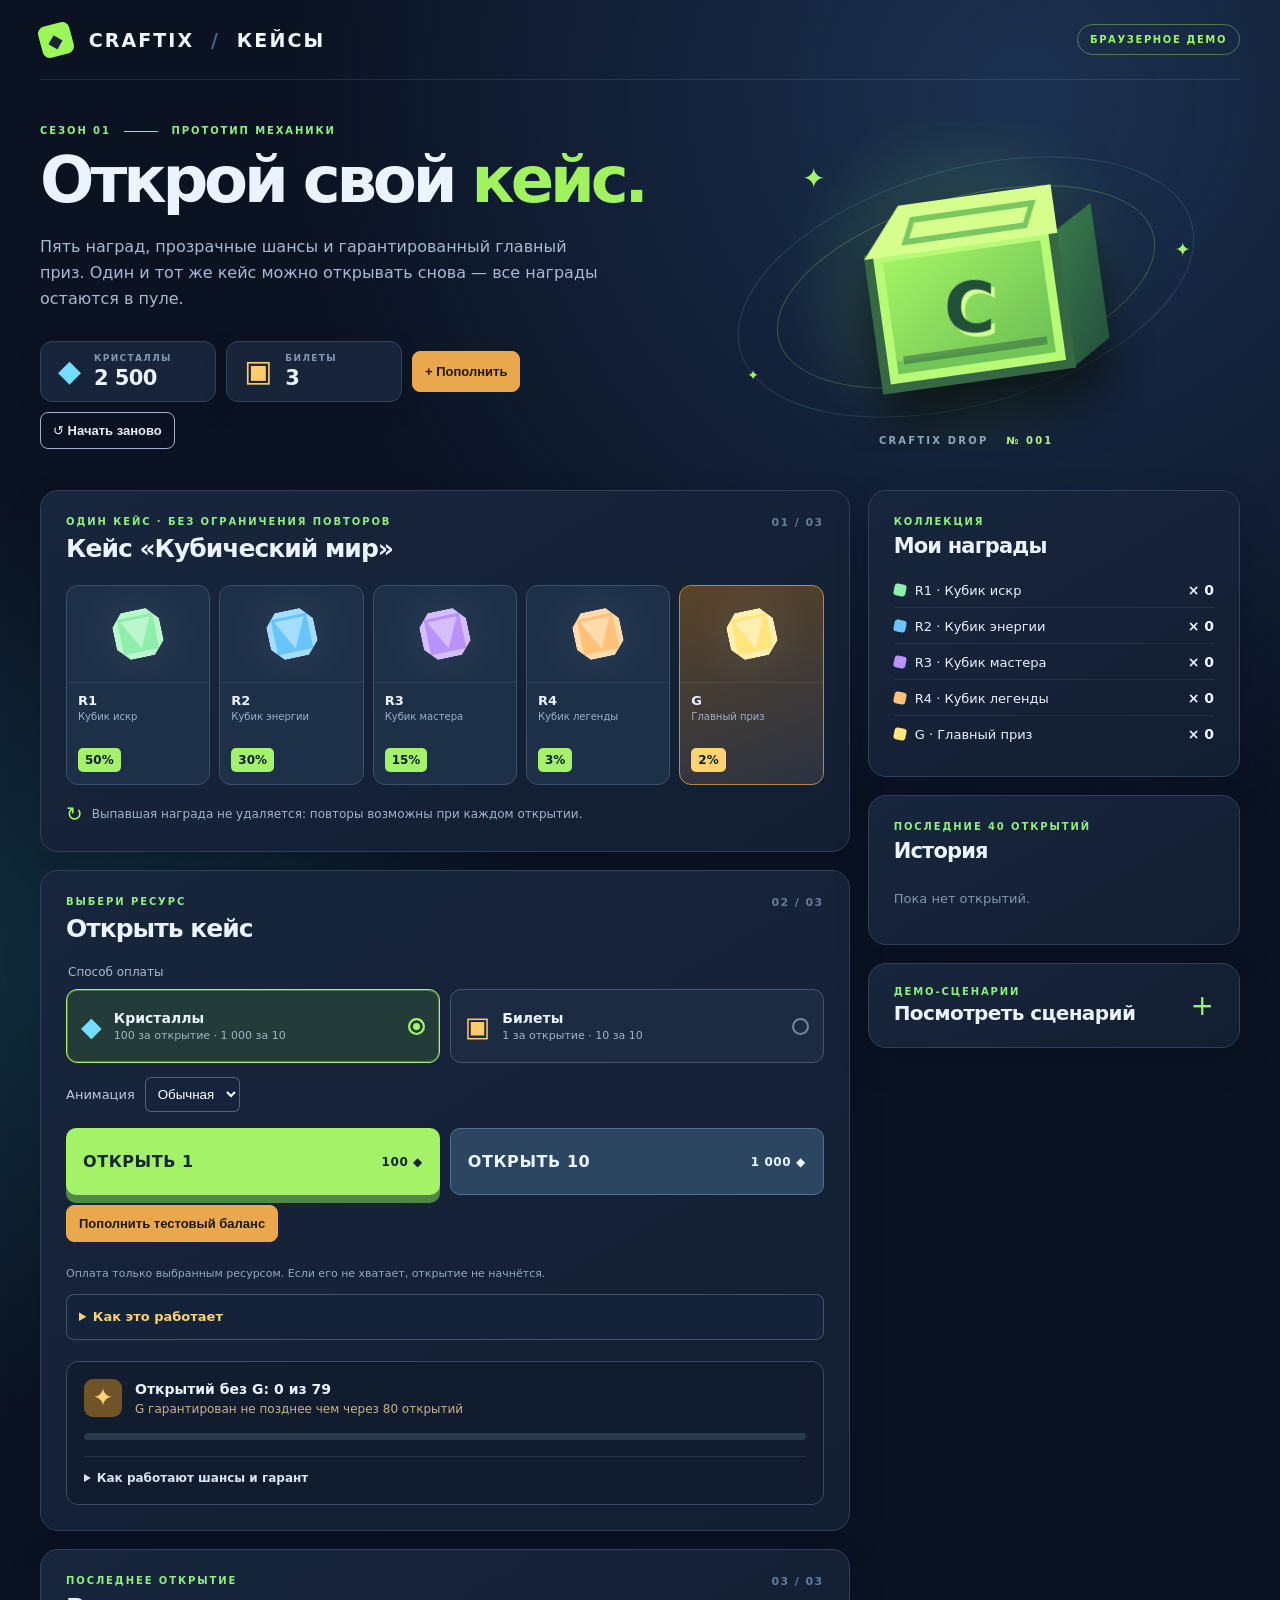
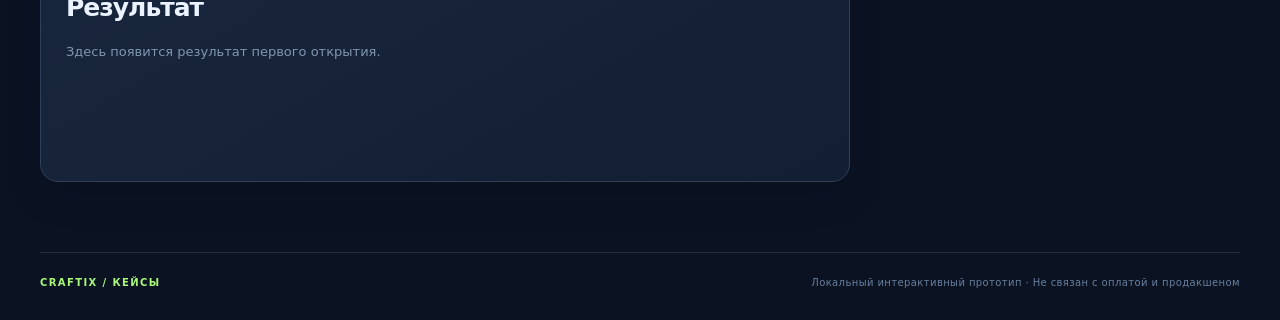
==== commit e2b78b67: "feat: visible «Начать заново» in all demos + new-set CTA after roulette completion Co-Authored-By: C" ====
--- a/index.html
+++ b/index.html
@@ -24,7 +24,7 @@
           <p class="intro-lede">Пять наград, прозрачные шансы и гарантированный главный приз. Один и тот же кейс можно открывать снова — все награды остаются в пуле.</p>
           <div class="balance-row" aria-label="Ваш баланс">
             <div class="balance-chip"><span class="balance-icon crystal" aria-hidden="true">◆</span><span><small>КРИСТАЛЛЫ</small><strong id="crystals">2 500</strong></span></div>
-            <div class="balance-chip"><span class="balance-icon ticket" aria-hidden="true">▣</span><span><small>БИЛЕТЫ</small><strong id="tickets">3</strong></span></div><button id="fund-header" class="demo-fund-button" type="button">+ Пополнить</button>
+            <div class="balance-chip"><span class="balance-icon ticket" aria-hidden="true">▣</span><span><small>БИЛЕТЫ</small><strong id="tickets">3</strong></span></div><button id="fund-header" class="demo-fund-button" type="button">+ Пополнить</button><button id="reset-header" class="demo-reset-button" type="button" title="Вернуть баланс и прогресс к старту">↺ Начать заново</button>
           </div>
         </div>
         <div class="hero-art" aria-hidden="true">
--- a/demo-ui.css
+++ b/demo-ui.css
@@ -1 +1 @@
-.demo-topup{width:min(440px,calc(100vw - 24px));max-height:calc(100dvh - 24px);overflow:auto;border:1px solid #e4ae58;border-radius:16px;padding:24px;background:#192238;color:#f7f5ee;box-shadow:0 24px 90px #000a;font:14px/1.5 Arial,sans-serif}.demo-topup::backdrop{background:#050a16b9}.demo-topup-head{display:flex;justify-content:space-between;gap:12px;align-items:start}.demo-topup-head small{color:#f2b75a;font-weight:800;letter-spacing:.15em}.demo-topup h2{font-size:23px;line-height:1.2;margin:6px 0 0}.demo-topup p{color:#bbc3d7}.demo-close{background:none;border:0;color:#fff;font-size:30px;line-height:1;cursor:pointer}.demo-balances{padding:12px;background:#10192b;border-radius:8px;color:#f5c671;font-weight:700}.demo-topup-actions{display:grid;grid-template-columns:1fr 1fr;gap:9px;margin-top:16px}.demo-topup-actions button,.demo-fund-button{border:1px solid #e8aa4e;border-radius:8px;background:#e9a84e;color:#201708;padding:10px 12px;font:700 13px Arial,sans-serif;cursor:pointer}.demo-topup-actions button:last-child{grid-column:1/-1}.demo-topup-actions button:hover,.demo-fund-button:hover{filter:brightness(1.1)}.demo-topup-status{min-height:1.4em;margin-bottom:0}.demo-fund-button{display:inline-block;margin:10px 0}.demo-fund-button[hidden]{display:none}button:focus-visible,.demo-topup:focus-visible{outline:3px solid #fff;outline-offset:2px}@media(max-width:360px){.demo-topup{padding:17px}.demo-topup-actions{grid-template-columns:1fr}.demo-topup-actions button:last-child{grid-column:auto}}
+.demo-topup{width:min(440px,calc(100vw - 24px));max-height:calc(100dvh - 24px);overflow:auto;border:1px solid #e4ae58;border-radius:16px;padding:24px;background:#192238;color:#f7f5ee;box-shadow:0 24px 90px #000a;font:14px/1.5 Arial,sans-serif}.demo-topup::backdrop{background:#050a16b9}.demo-topup-head{display:flex;justify-content:space-between;gap:12px;align-items:start}.demo-topup-head small{color:#f2b75a;font-weight:800;letter-spacing:.15em}.demo-topup h2{font-size:23px;line-height:1.2;margin:6px 0 0}.demo-topup p{color:#bbc3d7}.demo-close{background:none;border:0;color:#fff;font-size:30px;line-height:1;cursor:pointer}.demo-balances{padding:12px;background:#10192b;border-radius:8px;color:#f5c671;font-weight:700}.demo-topup-actions{display:grid;grid-template-columns:1fr 1fr;gap:9px;margin-top:16px}.demo-topup-actions button,.demo-fund-button{border:1px solid #e8aa4e;border-radius:8px;background:#e9a84e;color:#201708;padding:10px 12px;font:700 13px Arial,sans-serif;cursor:pointer}.demo-topup-actions button:last-child{grid-column:1/-1}.demo-topup-actions button:hover,.demo-fund-button:hover{filter:brightness(1.1)}.demo-topup-status{min-height:1.4em;margin-bottom:0}.demo-fund-button{display:inline-block;margin:10px 0}.demo-fund-button[hidden]{display:none}.demo-reset-button{border:1px solid #9fb0d4;border-radius:8px;background:transparent;color:#e6ecfa;padding:10px 12px;font:700 13px Arial,sans-serif;cursor:pointer;white-space:nowrap}.demo-reset-button:hover{background:#ffffff14}.demo-reset-button:disabled{opacity:.45;cursor:not-allowed}.restart-set-button[hidden]{display:none}button:focus-visible,.demo-topup:focus-visible{outline:3px solid #fff;outline-offset:2px}@media(max-width:360px){.demo-topup{padding:17px}.demo-topup-actions{grid-template-columns:1fr}.demo-topup-actions button:last-child{grid-column:auto}}
